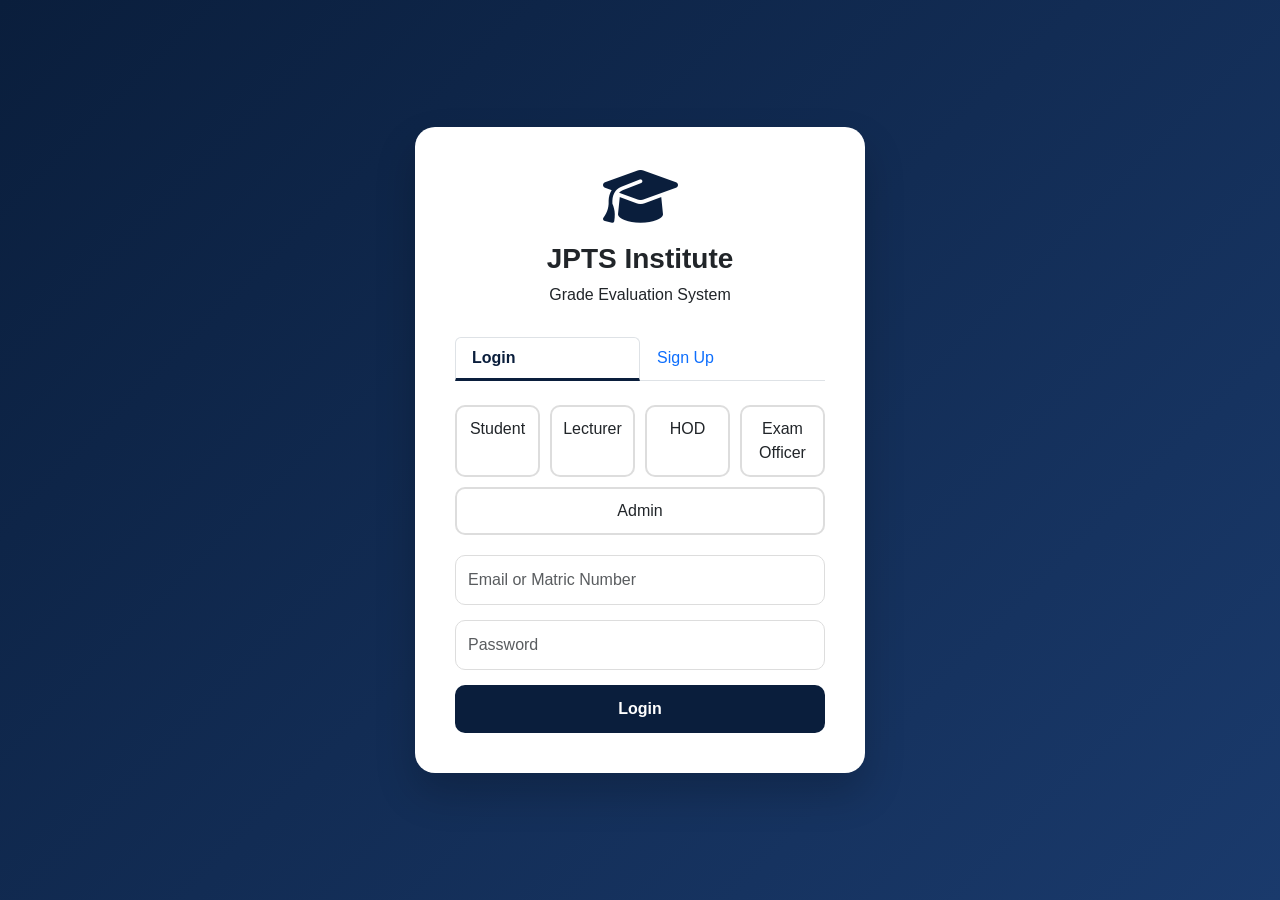
==== admin-dashboard.html @ 18e012ec "Add files via upload "Academic result management platform for JPTS Institute with GPA calculation, t" ====
<!DOCTYPE html>
<html lang="en">
<head>
    <meta charset="UTF-8">
    <meta name="viewport" content="width=device-width, initial-scale=1.0">
    <title>Admin Dashboard - JPTS University</title>
    <link href="https://cdn.jsdelivr.net/npm/bootstrap@5.3.0/dist/css/bootstrap.min.css" rel="stylesheet">
    <link rel="stylesheet" href="https://cdnjs.cloudflare.com/ajax/libs/font-awesome/6.4.0/css/all.min.css">
    <style>
        * { margin: 0; padding: 0; box-sizing: border-box; }
        body { background: #f0f2f5; font-family: 'Segoe UI', sans-serif; }
        .navbar { background: #0a1e3c; color: white; padding: 15px 30px; display: flex; justify-content: space-between; align-items: center; }
        .sidebar { width: 260px; background: white; position: fixed; height: 100%; padding: 20px; box-shadow: 2px 0 10px rgba(0,0,0,0.1); }
        .sidebar-item { padding: 12px 15px; margin: 5px 0; cursor: pointer; border-radius: 10px; color: #333; transition: 0.3s; }
        .sidebar-item:hover, .sidebar-item.active { background: #0a1e3c; color: white; }
        .main-content { margin-left: 280px; padding: 25px; }
        .data-card { background: white; border-radius: 15px; padding: 20px; margin-bottom: 20px; box-shadow: 0 2px 10px rgba(0,0,0,0.1); }
        .stat-card { background: white; border-radius: 15px; padding: 20px; text-align: center; display: inline-block; width: 23%; margin: 1%; }
        .stat-card h2 { font-size: 32px; color: #0a1e3c; margin: 0; }
        table { width: 100%; border-collapse: collapse; }
        th, td { padding: 12px; text-align: left; border-bottom: 1px solid #eee; }
        th { background: #f8f9fa; }
        .btn-primary { background: #0a1e3c; color: white; border: none; padding: 10px 20px; border-radius: 8px; cursor: pointer; margin: 5px; }
        .btn-success { background: #28a745; color: white; border: none; padding: 10px 20px; border-radius: 8px; cursor: pointer; margin: 5px; }
        .btn-danger { background: #dc3545; color: white; border: none; padding: 5px 10px; border-radius: 5px; cursor: pointer; }
        .btn-warning { background: #ffc107; color: #333; border: none; padding: 10px 20px; border-radius: 8px; cursor: pointer; margin: 5px; }
        .btn-logout { background: #dc3545; color: white; border: none; padding: 8px 20px; border-radius: 8px; cursor: pointer; }
        .form-control, .form-select { border-radius: 10px; padding: 10px; margin-bottom: 10px; width: 100%; }
        .modal-content { border-radius: 15px; }
        @media (max-width: 768px) { .sidebar { margin-left: -260px; } .main-content { margin-left: 0; } }
        .toast-msg { position: fixed; top: 20px; right: 20px; z-index: 9999; min-width: 300px; animation: slideIn 0.3s ease; border-radius: 10px; }
        @keyframes slideIn { from { transform: translateX(100%); opacity: 0; } to { transform: translateX(0); opacity: 1; } }
    </style>
</head>
<body>
    <div class="navbar">
        <div><i class="fas fa-graduation-cap"></i> JPTS University - Admin Portal</div>
        <div><span id="adminName"></span> <button class="btn-logout ms-3" id="logoutBtn">Logout</button></div>
    </div>
    
    <div class="sidebar">
        <h5 class="text-center mb-3">Admin Menu</h5>
        <div class="sidebar-item active" onclick="loadDashboard()">Dashboard</div>
        <div class="sidebar-item" onclick="loadStudents()">Manage Students</div>
        <div class="sidebar-item" onclick="loadCourses()">Manage Courses</div>
        <div class="sidebar-item" onclick="loadResults()">View Results</div>
        <div class="sidebar-item" onclick="loadAnnouncements()">Send Announcement</div>
    </div>
    
    <div class="main-content" id="mainContent">
        <div class="text-center py-5"><div class="spinner-border text-primary"></div><p>Loading...</p></div>
    </div>

    <!-- Student Modal -->
    <div class="modal fade" id="studentModal">
        <div class="modal-dialog">
            <div class="modal-content">
                <div class="modal-header" style="background:#0a1e3c;color:white"><h5>Add Student</h5><button class="btn-close btn-close-white" data-bs-dismiss="modal"></button></div>
                <div class="modal-body">
                    <input type="text" id="stuName" class="form-control" placeholder="Full Name">
                    <input type="text" id="stuId" class="form-control" placeholder="Matric Number">
                    <input type="email" id="stuEmail" class="form-control" placeholder="Email">
                    <select id="stuDept" class="form-select">
                        <option>Computer Science</option><option>Engineering</option><option>Business</option>
                    </select>
                </div>
                <div class="modal-footer"><button class="btn btn-secondary" data-bs-dismiss="modal">Cancel</button><button class="btn btn-primary" onclick="addStudent()">Save</button></div>
            </div>
        </div>
    </div>

    <!-- Course Modal -->
    <div class="modal fade" id="courseModal">
        <div class="modal-dialog">
            <div class="modal-content">
                <div class="modal-header" style="background:#0a1e3c;color:white"><h5>Add Course</h5><button class="btn-close btn-close-white" data-bs-dismiss="modal"></button></div>
                <div class="modal-body">
                    <input type="text" id="crsCode" class="form-control" placeholder="Course Code">
                    <input type="text" id="crsTitle" class="form-control" placeholder="Course Title">
                    <input type="number" id="crsCredit" class="form-control" placeholder="Credit Unit">
                </div>
                <div class="modal-footer"><button class="btn btn-secondary" data-bs-dismiss="modal">Cancel</button><button class="btn btn-success" onclick="addCourse()">Save</button></div>
            </div>
        </div>
    </div>

    <!-- Announcement Modal -->
    <div class="modal fade" id="announcementModal">
        <div class="modal-dialog">
            <div class="modal-content">
                <div class="modal-header" style="background:#0a1e3c;color:white"><h5>Send Announcement to Students</h5><button class="btn-close btn-close-white" data-bs-dismiss="modal"></button></div>
                <div class="modal-body">
                    <label>Title</label>
                    <input type="text" id="announcementTitle" class="form-control" placeholder="e.g., Examination Notice">
                    <label class="mt-2">Message</label>
                    <textarea id="announcementMessage" class="form-control" rows="4" placeholder="Write your announcement here..."></textarea>
                    <label class="mt-2">Send to</label>
                    <select id="announcementTarget" class="form-select">
                        <option value="all">All Students</option>
                        <option value="computer_science">Computer Science Department</option>
                        <option value="engineering">Engineering Department</option>
                        <option value="business">Business Department</option>
                    </select>
                </div>
                <div class="modal-footer"><button class="btn btn-secondary" data-bs-dismiss="modal">Cancel</button><button class="btn btn-warning" onclick="sendAnnouncement()">Send Announcement</button></div>
            </div>
        </div>
    </div>

    <script src="https://code.jquery.com/jquery-3.7.0.min.js"></script>
    <script src="https://cdn.jsdelivr.net/npm/bootstrap@5.3.0/dist/js/bootstrap.bundle.min.js"></script>
    <script>
        let currentUser = JSON.parse(localStorage.getItem('currentUser'));
        if (!currentUser || currentUser.role !== 'admin') window.location.href = 'login.html';
        document.getElementById('adminName').innerHTML = currentUser.name;
        
        let allStudents = JSON.parse(localStorage.getItem('all_students')) || [];
        let allCourses = JSON.parse(localStorage.getItem('all_courses')) || [
            { code: "CSC101", title: "Introduction to Computer Science", credit: 3, dept: "Computer Science", level: "100" },
            { code: "CSC102", title: "Programming Fundamentals", credit: 3, dept: "Computer Science", level: "100" },
            { code: "CSC201", title: "Data Structures", credit: 3, dept: "Computer Science", level: "200" }
        ];
        let allNotifications = JSON.parse(localStorage.getItem('global_announcements')) || [];
        
        function saveData() {
            localStorage.setItem('all_students', JSON.stringify(allStudents));
            localStorage.setItem('all_courses', JSON.stringify(allCourses));
            localStorage.setItem('global_announcements', JSON.stringify(allNotifications));
        }
        
        function showMessage(msg, type) {
            const toast = document.createElement('div');
            toast.className = `alert alert-${type} toast-msg`;
            toast.innerHTML = msg + '<button type="button" class="btn-close float-end" data-bs-dismiss="alert"></button>';
            document.body.appendChild(toast);
            setTimeout(() => toast.remove(), 3000);
        }
        
        function loadDashboard() {
            document.getElementById('mainContent').innerHTML = `
                <div class="data-card">
                    <h5>Admin Dashboard</h5>
                    <p>Welcome, ${currentUser.name}!</p>
                    <div class="row">
                        <div class="col-md-4"><div class="stat-card"><h2>${allStudents.length}</h2><p>Students</p></div></div>
                        <div class="col-md-4"><div class="stat-card"><h2>${allCourses.length}</h2><p>Courses</p></div></div>
                        <div class="col-md-4"><div class="stat-card"><h2>${allNotifications.length}</h2><p>Announcements Sent</p></div></div>
                    </div>
                    <button class="btn-primary" onclick="showAddStudentModal()"><i class="fas fa-user-plus"></i> Add Student</button>
                    <button class="btn-success" onclick="showAddCourseModal()"><i class="fas fa-book-plus"></i> Add Course</button>
                    <button class="btn-warning" onclick="showAnnouncementModal()"><i class="fas fa-bullhorn"></i> Send Announcement</button>
                </div>
            `;
        }
        
        function showAddStudentModal() { $('#studentModal').modal('show'); }
        function showAddCourseModal() { $('#courseModal').modal('show'); }
        function showAnnouncementModal() { $('#announcementModal').modal('show'); }
        
        function addStudent() {
            const name = document.getElementById('stuName').value;
            const id = document.getElementById('stuId').value;
            const email = document.getElementById('stuEmail').value;
            const dept = document.getElementById('stuDept').value;
            if (name && id && email) {
                allStudents.push({ name, id, email, dept });
                saveData();
                showMessage("Student added!", "success");
                $('#studentModal').modal('hide');
                document.getElementById('stuName').value = '';
                document.getElementById('stuId').value = '';
                document.getElementById('stuEmail').value = '';
                loadStudents();
            } else {
                showMessage("Please fill all fields", "danger");
            }
        }
        
        function addCourse() {
            const code = document.getElementById('crsCode').value;
            const title = document.getElementById('crsTitle').value;
            const credit = document.getElementById('crsCredit').value;
            if (code && title && credit) {
                allCourses.push({ code, title, credit: parseInt(credit), dept: "Computer Science", level: "100" });
                saveData();
                showMessage("Course added!", "success");
                $('#courseModal').modal('hide');
                document.getElementById('crsCode').value = '';
                document.getElementById('crsTitle').value = '';
                document.getElementById('crsCredit').value = '';
                loadCourses();
            } else {
                showMessage("Please fill all fields", "danger");
            }
        }
        
        function sendAnnouncement() {
            const title = document.getElementById('announcementTitle').value;
            const message = document.getElementById('announcementMessage').value;
            const target = document.getElementById('announcementTarget').value;
            
            if (!title || !message) {
                showMessage("Please enter title and message", "danger");
                return;
            }
            
            // Create announcement object
            const announcement = {
                id: Date.now(),
                title: title,
                message: message,
                target: target,
                date: new Date().toISOString(),
                read: false
            };
            
            allNotifications.push(announcement);
            saveData();
            
            // Also add to each student's personal notifications
            let studentNotifications = JSON.parse(localStorage.getItem('student_notifications')) || [];
            
            // Filter students based on target
            let targetStudents = [];
            if (target === 'all') {
                targetStudents = allStudents;
            } else {
                targetStudents = allStudents.filter(s => s.dept.toLowerCase().replace(' ', '_') === target);
            }
            
            // Add notification to each student's list
            targetStudents.forEach(student => {
                studentNotifications.unshift({
                    id: Date.now() + Math.random(),
                    title: title,
                    message: message,
                    date: new Date().toISOString(),
                    read: false,
                    isAnnouncement: true
                });
            });
            
            localStorage.setItem('student_notifications', JSON.stringify(studentNotifications));
            
            showMessage(`Announcement sent to ${targetStudents.length} students!`, "success");
            $('#announcementModal').modal('hide');
            document.getElementById('announcementTitle').value = '';
            document.getElementById('announcementMessage').value = '';
            loadAnnouncements();
        }
        
        function loadStudents() {
            let html = `<div class="data-card"><h5>Student Management</h5>
                        <button class="btn-primary" onclick="showAddStudentModal()">+ Add Student</button>
                        <div class="table-responsive mt-3"><table class="table"><thead><tr><th>Name</th><th>Matric No</th><th>Email</th><th>Dept</th><th>Action</th></td></thead><tbody>`;
            if (allStudents.length === 0) {
                html += `<tr><td colspan="5" class="text-center">No students yet. Add one!</p></div></tr>`;
            } else {
                allStudents.forEach((s, index) => {
                    html += `<tr>
                        <td>${s.name}</p></div>
                        <td>${s.id}</p></div>
                        <td>${s.email}</p></div>
                        <td>${s.dept}</p></div>
                        <td><button class="btn-danger" onclick="deleteStudent(${index})">Delete</button></p></div>
                    </tr>`;
                });
            }
            html += `</tbody>}</div></div>`;
            document.getElementById('mainContent').innerHTML = html;
        }
        
        function deleteStudent(index) {
            if (confirm("Delete this student?")) {
                allStudents.splice(index, 1);
                saveData();
                showMessage("Student deleted", "success");
                loadStudents();
            }
        }
        
        function loadCourses() {
            let html = `<div class="data-card"><h5>Course Management</h5>
                        <button class="btn-success" onclick="showAddCourseModal()">+ Add Course</button>
                        <div class="table-responsive mt-3"><table class="table"><thead><tr><th>Code</th><th>Title</th><th>Credit</th><th>Dept</th><th>Action</th></tr></thead><tbody>`;
            if (allCourses.length === 0) {
                html += `<tr><td colspan="5" class="text-center">No courses yet. Add one!</p></div></tr>`;
            } else {
                allCourses.forEach((c, index) => {
                    html += `<tr>
                        <td>${c.code}</p></div>
                        <td>${c.title}</p></div>
                        <td>${c.credit}</p></div>
                        <td>${c.dept}</p></div>
                        <td><button class="btn-danger" onclick="deleteCourse(${index})">Delete</button></p></div>
                    </tr>`;
                });
            }
            html += `</tbody>}</div></div>`;
            document.getElementById('mainContent').innerHTML = html;
        }
        
        function deleteCourse(index) {
            if (confirm("Delete this course?")) {
                allCourses.splice(index, 1);
                saveData();
                showMessage("Course deleted", "success");
                loadCourses();
            }
        }
        
        function loadResults() {
            let publishedResults = JSON.parse(localStorage.getItem('published_results')) || [];
            let html = `<div class="data-card"><h5>Published Results</h5>
                        <div class="table-responsive"><table class="table"><thead>
                        <tr><th>Student</th><th>Course</th><th>CA</th><th>Exam</th><th>Total</th><th>Grade</th>
                        </thead><tbody>`;
            if (publishedResults.length === 0) {
                html += `<tr><td colspan="6" class="text-center">No results published yet.</p></div></tr>`;
            } else {
                publishedResults.forEach(r => {
                    html += `<tr>
                        <td>${r.studentName}</p></div>
                        <td>${r.courseCode}</p></div>
                        <td>${r.ca}</p></div>
                        <td>${r.exam}</p></div>
                        <td><strong>${r.total}</strong></p></div>
                        <td><span class="badge bg-success">${r.grade}</span></p></div>
                    </tr>`;
                });
            }
            html += `</tbody>}</div></div>`;
            document.getElementById('mainContent').innerHTML = html;
        }
        
        function loadAnnouncements() {
            let html = `<div class="data-card"><h5>Announcement History</h5>
                        <button class="btn-warning" onclick="showAnnouncementModal()"><i class="fas fa-plus"></i> New Announcement</button>
                        <div class="table-responsive mt-3"><table class="table"><thead>
                        <tr><th>Date</th><th>Title</th><th>Message</th><th>Sent To</th>
                        </thead><tbody>`;
            if (allNotifications.length === 0) {
                html += `<td><td colspan="4" class="text-center">No announcements sent yet.</p></div></tr>`;
            } else {
                allNotifications.slice().reverse().forEach(n => {
                    let targetText = n.target === 'all' ? 'All Students' : n.target.replace('_', ' ').toUpperCase();
                    html += `<tr>
                        <td>${new Date(n.date).toLocaleDateString()}</p></div>
                        <td><strong>${n.title}</strong></p></div>
                        <td>${n.message}</p></div>
                        <td>${targetText}</p></div>
                    </tr>`;
                });
            }
            html += `</tbody>}</div></div>`;
            document.getElementById('mainContent').innerHTML = html;
        }
        
        document.getElementById('logoutBtn').addEventListener('click', () => {
            localStorage.removeItem('currentUser');
            window.location.href = 'login.html';
        });
        
        loadDashboard();
    </script>
</body>
</html>
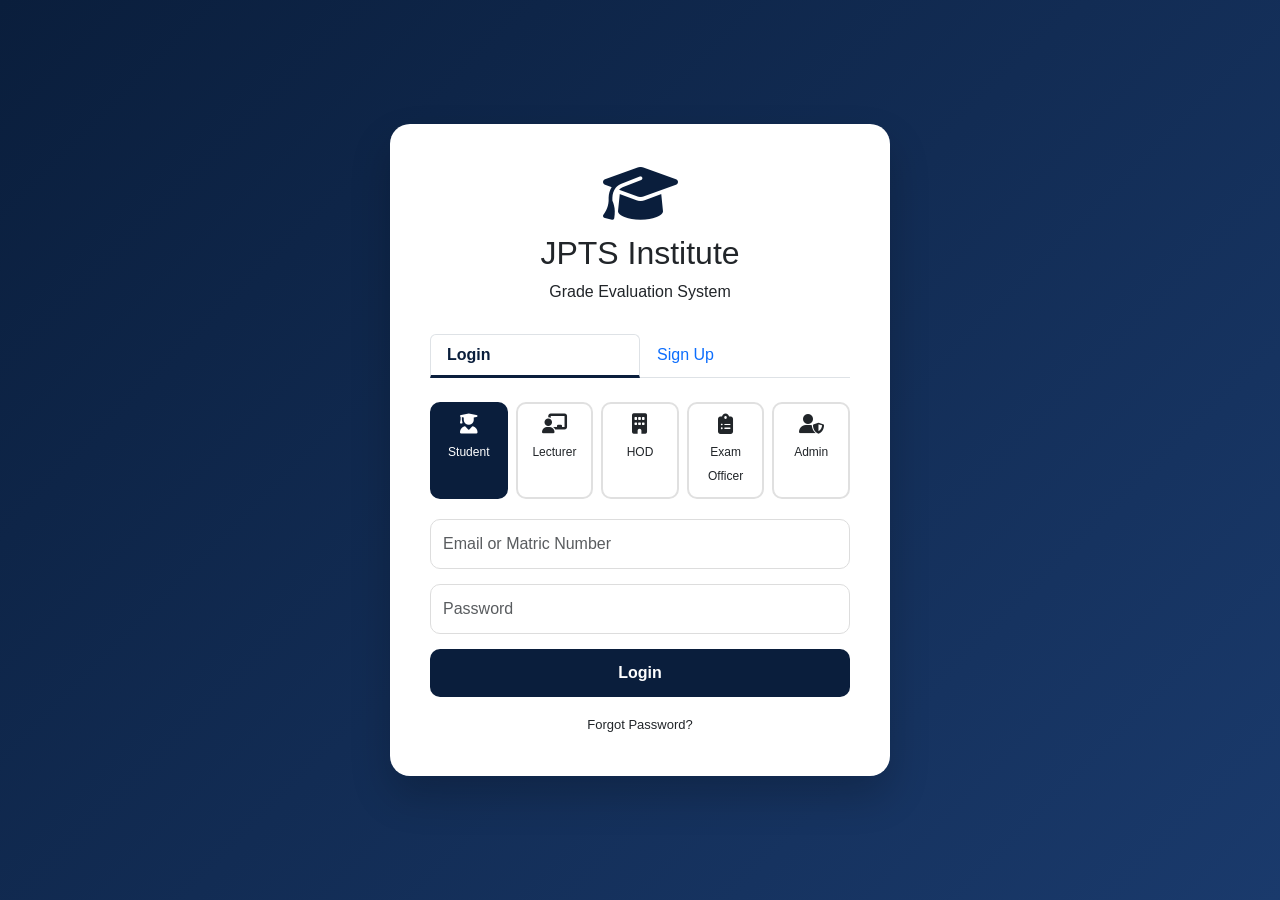
==== commit 3bfd019a: "Updated dashboard UI and logic" ====
--- a/admin-dashboard.html
+++ b/admin-dashboard.html
@@ -1,367 +1,367 @@
-<!DOCTYPE html>
-<html lang="en">
-<head>
-    <meta charset="UTF-8">
-    <meta name="viewport" content="width=device-width, initial-scale=1.0">
-    <title>Admin Dashboard - JPTS University</title>
-    <link href="https://cdn.jsdelivr.net/npm/bootstrap@5.3.0/dist/css/bootstrap.min.css" rel="stylesheet">
-    <link rel="stylesheet" href="https://cdnjs.cloudflare.com/ajax/libs/font-awesome/6.4.0/css/all.min.css">
-    <style>
-        * { margin: 0; padding: 0; box-sizing: border-box; }
-        body { background: #f0f2f5; font-family: 'Segoe UI', sans-serif; }
-        .navbar { background: #0a1e3c; color: white; padding: 15px 30px; display: flex; justify-content: space-between; align-items: center; }
-        .sidebar { width: 260px; background: white; position: fixed; height: 100%; padding: 20px; box-shadow: 2px 0 10px rgba(0,0,0,0.1); }
-        .sidebar-item { padding: 12px 15px; margin: 5px 0; cursor: pointer; border-radius: 10px; color: #333; transition: 0.3s; }
-        .sidebar-item:hover, .sidebar-item.active { background: #0a1e3c; color: white; }
-        .main-content { margin-left: 280px; padding: 25px; }
-        .data-card { background: white; border-radius: 15px; padding: 20px; margin-bottom: 20px; box-shadow: 0 2px 10px rgba(0,0,0,0.1); }
-        .stat-card { background: white; border-radius: 15px; padding: 20px; text-align: center; display: inline-block; width: 23%; margin: 1%; }
-        .stat-card h2 { font-size: 32px; color: #0a1e3c; margin: 0; }
-        table { width: 100%; border-collapse: collapse; }
-        th, td { padding: 12px; text-align: left; border-bottom: 1px solid #eee; }
-        th { background: #f8f9fa; }
-        .btn-primary { background: #0a1e3c; color: white; border: none; padding: 10px 20px; border-radius: 8px; cursor: pointer; margin: 5px; }
-        .btn-success { background: #28a745; color: white; border: none; padding: 10px 20px; border-radius: 8px; cursor: pointer; margin: 5px; }
-        .btn-danger { background: #dc3545; color: white; border: none; padding: 5px 10px; border-radius: 5px; cursor: pointer; }
-        .btn-warning { background: #ffc107; color: #333; border: none; padding: 10px 20px; border-radius: 8px; cursor: pointer; margin: 5px; }
-        .btn-logout { background: #dc3545; color: white; border: none; padding: 8px 20px; border-radius: 8px; cursor: pointer; }
-        .form-control, .form-select { border-radius: 10px; padding: 10px; margin-bottom: 10px; width: 100%; }
-        .modal-content { border-radius: 15px; }
-        @media (max-width: 768px) { .sidebar { margin-left: -260px; } .main-content { margin-left: 0; } }
-        .toast-msg { position: fixed; top: 20px; right: 20px; z-index: 9999; min-width: 300px; animation: slideIn 0.3s ease; border-radius: 10px; }
-        @keyframes slideIn { from { transform: translateX(100%); opacity: 0; } to { transform: translateX(0); opacity: 1; } }
-    </style>
-</head>
-<body>
-    <div class="navbar">
-        <div><i class="fas fa-graduation-cap"></i> JPTS University - Admin Portal</div>
-        <div><span id="adminName"></span> <button class="btn-logout ms-3" id="logoutBtn">Logout</button></div>
-    </div>
-    
-    <div class="sidebar">
-        <h5 class="text-center mb-3">Admin Menu</h5>
-        <div class="sidebar-item active" onclick="loadDashboard()">Dashboard</div>
-        <div class="sidebar-item" onclick="loadStudents()">Manage Students</div>
-        <div class="sidebar-item" onclick="loadCourses()">Manage Courses</div>
-        <div class="sidebar-item" onclick="loadResults()">View Results</div>
-        <div class="sidebar-item" onclick="loadAnnouncements()">Send Announcement</div>
-    </div>
-    
-    <div class="main-content" id="mainContent">
-        <div class="text-center py-5"><div class="spinner-border text-primary"></div><p>Loading...</p></div>
-    </div>
-
-    <!-- Student Modal -->
-    <div class="modal fade" id="studentModal">
-        <div class="modal-dialog">
-            <div class="modal-content">
-                <div class="modal-header" style="background:#0a1e3c;color:white"><h5>Add Student</h5><button class="btn-close btn-close-white" data-bs-dismiss="modal"></button></div>
-                <div class="modal-body">
-                    <input type="text" id="stuName" class="form-control" placeholder="Full Name">
-                    <input type="text" id="stuId" class="form-control" placeholder="Matric Number">
-                    <input type="email" id="stuEmail" class="form-control" placeholder="Email">
-                    <select id="stuDept" class="form-select">
-                        <option>Computer Science</option><option>Engineering</option><option>Business</option>
-                    </select>
-                </div>
-                <div class="modal-footer"><button class="btn btn-secondary" data-bs-dismiss="modal">Cancel</button><button class="btn btn-primary" onclick="addStudent()">Save</button></div>
-            </div>
-        </div>
-    </div>
-
-    <!-- Course Modal -->
-    <div class="modal fade" id="courseModal">
-        <div class="modal-dialog">
-            <div class="modal-content">
-                <div class="modal-header" style="background:#0a1e3c;color:white"><h5>Add Course</h5><button class="btn-close btn-close-white" data-bs-dismiss="modal"></button></div>
-                <div class="modal-body">
-                    <input type="text" id="crsCode" class="form-control" placeholder="Course Code">
-                    <input type="text" id="crsTitle" class="form-control" placeholder="Course Title">
-                    <input type="number" id="crsCredit" class="form-control" placeholder="Credit Unit">
-                </div>
-                <div class="modal-footer"><button class="btn btn-secondary" data-bs-dismiss="modal">Cancel</button><button class="btn btn-success" onclick="addCourse()">Save</button></div>
-            </div>
-        </div>
-    </div>
-
-    <!-- Announcement Modal -->
-    <div class="modal fade" id="announcementModal">
-        <div class="modal-dialog">
-            <div class="modal-content">
-                <div class="modal-header" style="background:#0a1e3c;color:white"><h5>Send Announcement to Students</h5><button class="btn-close btn-close-white" data-bs-dismiss="modal"></button></div>
-                <div class="modal-body">
-                    <label>Title</label>
-                    <input type="text" id="announcementTitle" class="form-control" placeholder="e.g., Examination Notice">
-                    <label class="mt-2">Message</label>
-                    <textarea id="announcementMessage" class="form-control" rows="4" placeholder="Write your announcement here..."></textarea>
-                    <label class="mt-2">Send to</label>
-                    <select id="announcementTarget" class="form-select">
-                        <option value="all">All Students</option>
-                        <option value="computer_science">Computer Science Department</option>
-                        <option value="engineering">Engineering Department</option>
-                        <option value="business">Business Department</option>
-                    </select>
-                </div>
-                <div class="modal-footer"><button class="btn btn-secondary" data-bs-dismiss="modal">Cancel</button><button class="btn btn-warning" onclick="sendAnnouncement()">Send Announcement</button></div>
-            </div>
-        </div>
-    </div>
-
-    <script src="https://code.jquery.com/jquery-3.7.0.min.js"></script>
-    <script src="https://cdn.jsdelivr.net/npm/bootstrap@5.3.0/dist/js/bootstrap.bundle.min.js"></script>
-    <script>
-        let currentUser = JSON.parse(localStorage.getItem('currentUser'));
-        if (!currentUser || currentUser.role !== 'admin') window.location.href = 'login.html';
-        document.getElementById('adminName').innerHTML = currentUser.name;
-        
-        let allStudents = JSON.parse(localStorage.getItem('all_students')) || [];
-        let allCourses = JSON.parse(localStorage.getItem('all_courses')) || [
-            { code: "CSC101", title: "Introduction to Computer Science", credit: 3, dept: "Computer Science", level: "100" },
-            { code: "CSC102", title: "Programming Fundamentals", credit: 3, dept: "Computer Science", level: "100" },
-            { code: "CSC201", title: "Data Structures", credit: 3, dept: "Computer Science", level: "200" }
-        ];
-        let allNotifications = JSON.parse(localStorage.getItem('global_announcements')) || [];
-        
-        function saveData() {
-            localStorage.setItem('all_students', JSON.stringify(allStudents));
-            localStorage.setItem('all_courses', JSON.stringify(allCourses));
-            localStorage.setItem('global_announcements', JSON.stringify(allNotifications));
-        }
-        
-        function showMessage(msg, type) {
-            const toast = document.createElement('div');
-            toast.className = `alert alert-${type} toast-msg`;
-            toast.innerHTML = msg + '<button type="button" class="btn-close float-end" data-bs-dismiss="alert"></button>';
-            document.body.appendChild(toast);
-            setTimeout(() => toast.remove(), 3000);
-        }
-        
-        function loadDashboard() {
-            document.getElementById('mainContent').innerHTML = `
-                <div class="data-card">
-                    <h5>Admin Dashboard</h5>
-                    <p>Welcome, ${currentUser.name}!</p>
-                    <div class="row">
-                        <div class="col-md-4"><div class="stat-card"><h2>${allStudents.length}</h2><p>Students</p></div></div>
-                        <div class="col-md-4"><div class="stat-card"><h2>${allCourses.length}</h2><p>Courses</p></div></div>
-                        <div class="col-md-4"><div class="stat-card"><h2>${allNotifications.length}</h2><p>Announcements Sent</p></div></div>
-                    </div>
-                    <button class="btn-primary" onclick="showAddStudentModal()"><i class="fas fa-user-plus"></i> Add Student</button>
-                    <button class="btn-success" onclick="showAddCourseModal()"><i class="fas fa-book-plus"></i> Add Course</button>
-                    <button class="btn-warning" onclick="showAnnouncementModal()"><i class="fas fa-bullhorn"></i> Send Announcement</button>
-                </div>
-            `;
-        }
-        
-        function showAddStudentModal() { $('#studentModal').modal('show'); }
-        function showAddCourseModal() { $('#courseModal').modal('show'); }
-        function showAnnouncementModal() { $('#announcementModal').modal('show'); }
-        
-        function addStudent() {
-            const name = document.getElementById('stuName').value;
-            const id = document.getElementById('stuId').value;
-            const email = document.getElementById('stuEmail').value;
-            const dept = document.getElementById('stuDept').value;
-            if (name && id && email) {
-                allStudents.push({ name, id, email, dept });
-                saveData();
-                showMessage("Student added!", "success");
-                $('#studentModal').modal('hide');
-                document.getElementById('stuName').value = '';
-                document.getElementById('stuId').value = '';
-                document.getElementById('stuEmail').value = '';
-                loadStudents();
-            } else {
-                showMessage("Please fill all fields", "danger");
-            }
-        }
-        
-        function addCourse() {
-            const code = document.getElementById('crsCode').value;
-            const title = document.getElementById('crsTitle').value;
-            const credit = document.getElementById('crsCredit').value;
-            if (code && title && credit) {
-                allCourses.push({ code, title, credit: parseInt(credit), dept: "Computer Science", level: "100" });
-                saveData();
-                showMessage("Course added!", "success");
-                $('#courseModal').modal('hide');
-                document.getElementById('crsCode').value = '';
-                document.getElementById('crsTitle').value = '';
-                document.getElementById('crsCredit').value = '';
-                loadCourses();
-            } else {
-                showMessage("Please fill all fields", "danger");
-            }
-        }
-        
-        function sendAnnouncement() {
-            const title = document.getElementById('announcementTitle').value;
-            const message = document.getElementById('announcementMessage').value;
-            const target = document.getElementById('announcementTarget').value;
-            
-            if (!title || !message) {
-                showMessage("Please enter title and message", "danger");
-                return;
-            }
-            
-            // Create announcement object
-            const announcement = {
-                id: Date.now(),
-                title: title,
-                message: message,
-                target: target,
-                date: new Date().toISOString(),
-                read: false
-            };
-            
-            allNotifications.push(announcement);
-            saveData();
-            
-            // Also add to each student's personal notifications
-            let studentNotifications = JSON.parse(localStorage.getItem('student_notifications')) || [];
-            
-            // Filter students based on target
-            let targetStudents = [];
-            if (target === 'all') {
-                targetStudents = allStudents;
-            } else {
-                targetStudents = allStudents.filter(s => s.dept.toLowerCase().replace(' ', '_') === target);
-            }
-            
-            // Add notification to each student's list
-            targetStudents.forEach(student => {
-                studentNotifications.unshift({
-                    id: Date.now() + Math.random(),
-                    title: title,
-                    message: message,
-                    date: new Date().toISOString(),
-                    read: false,
-                    isAnnouncement: true
-                });
-            });
-            
-            localStorage.setItem('student_notifications', JSON.stringify(studentNotifications));
-            
-            showMessage(`Announcement sent to ${targetStudents.length} students!`, "success");
-            $('#announcementModal').modal('hide');
-            document.getElementById('announcementTitle').value = '';
-            document.getElementById('announcementMessage').value = '';
-            loadAnnouncements();
-        }
-        
-        function loadStudents() {
-            let html = `<div class="data-card"><h5>Student Management</h5>
-                        <button class="btn-primary" onclick="showAddStudentModal()">+ Add Student</button>
-                        <div class="table-responsive mt-3"><table class="table"><thead><tr><th>Name</th><th>Matric No</th><th>Email</th><th>Dept</th><th>Action</th></td></thead><tbody>`;
-            if (allStudents.length === 0) {
-                html += `<tr><td colspan="5" class="text-center">No students yet. Add one!</p></div></tr>`;
-            } else {
-                allStudents.forEach((s, index) => {
-                    html += `<tr>
-                        <td>${s.name}</p></div>
-                        <td>${s.id}</p></div>
-                        <td>${s.email}</p></div>
-                        <td>${s.dept}</p></div>
-                        <td><button class="btn-danger" onclick="deleteStudent(${index})">Delete</button></p></div>
-                    </tr>`;
-                });
-            }
-            html += `</tbody>}</div></div>`;
-            document.getElementById('mainContent').innerHTML = html;
-        }
-        
-        function deleteStudent(index) {
-            if (confirm("Delete this student?")) {
-                allStudents.splice(index, 1);
-                saveData();
-                showMessage("Student deleted", "success");
-                loadStudents();
-            }
-        }
-        
-        function loadCourses() {
-            let html = `<div class="data-card"><h5>Course Management</h5>
-                        <button class="btn-success" onclick="showAddCourseModal()">+ Add Course</button>
-                        <div class="table-responsive mt-3"><table class="table"><thead><tr><th>Code</th><th>Title</th><th>Credit</th><th>Dept</th><th>Action</th></tr></thead><tbody>`;
-            if (allCourses.length === 0) {
-                html += `<tr><td colspan="5" class="text-center">No courses yet. Add one!</p></div></tr>`;
-            } else {
-                allCourses.forEach((c, index) => {
-                    html += `<tr>
-                        <td>${c.code}</p></div>
-                        <td>${c.title}</p></div>
-                        <td>${c.credit}</p></div>
-                        <td>${c.dept}</p></div>
-                        <td><button class="btn-danger" onclick="deleteCourse(${index})">Delete</button></p></div>
-                    </tr>`;
-                });
-            }
-            html += `</tbody>}</div></div>`;
-            document.getElementById('mainContent').innerHTML = html;
-        }
-        
-        function deleteCourse(index) {
-            if (confirm("Delete this course?")) {
-                allCourses.splice(index, 1);
-                saveData();
-                showMessage("Course deleted", "success");
-                loadCourses();
-            }
-        }
-        
-        function loadResults() {
-            let publishedResults = JSON.parse(localStorage.getItem('published_results')) || [];
-            let html = `<div class="data-card"><h5>Published Results</h5>
-                        <div class="table-responsive"><table class="table"><thead>
-                        <tr><th>Student</th><th>Course</th><th>CA</th><th>Exam</th><th>Total</th><th>Grade</th>
-                        </thead><tbody>`;
-            if (publishedResults.length === 0) {
-                html += `<tr><td colspan="6" class="text-center">No results published yet.</p></div></tr>`;
-            } else {
-                publishedResults.forEach(r => {
-                    html += `<tr>
-                        <td>${r.studentName}</p></div>
-                        <td>${r.courseCode}</p></div>
-                        <td>${r.ca}</p></div>
-                        <td>${r.exam}</p></div>
-                        <td><strong>${r.total}</strong></p></div>
-                        <td><span class="badge bg-success">${r.grade}</span></p></div>
-                    </tr>`;
-                });
-            }
-            html += `</tbody>}</div></div>`;
-            document.getElementById('mainContent').innerHTML = html;
-        }
-        
-        function loadAnnouncements() {
-            let html = `<div class="data-card"><h5>Announcement History</h5>
-                        <button class="btn-warning" onclick="showAnnouncementModal()"><i class="fas fa-plus"></i> New Announcement</button>
-                        <div class="table-responsive mt-3"><table class="table"><thead>
-                        <tr><th>Date</th><th>Title</th><th>Message</th><th>Sent To</th>
-                        </thead><tbody>`;
-            if (allNotifications.length === 0) {
-                html += `<td><td colspan="4" class="text-center">No announcements sent yet.</p></div></tr>`;
-            } else {
-                allNotifications.slice().reverse().forEach(n => {
-                    let targetText = n.target === 'all' ? 'All Students' : n.target.replace('_', ' ').toUpperCase();
-                    html += `<tr>
-                        <td>${new Date(n.date).toLocaleDateString()}</p></div>
-                        <td><strong>${n.title}</strong></p></div>
-                        <td>${n.message}</p></div>
-                        <td>${targetText}</p></div>
-                    </tr>`;
-                });
-            }
-            html += `</tbody>}</div></div>`;
-            document.getElementById('mainContent').innerHTML = html;
-        }
-        
-        document.getElementById('logoutBtn').addEventListener('click', () => {
-            localStorage.removeItem('currentUser');
-            window.location.href = 'login.html';
-        });
-        
-        loadDashboard();
-    </script>
-</body>
+<!DOCTYPE html>
+<html lang="en">
+<head>
+    <meta charset="UTF-8">
+    <meta name="viewport" content="width=device-width, initial-scale=1.0">
+    <title>Admin Dashboard - JPTS University</title>
+    <link href="https://cdn.jsdelivr.net/npm/bootstrap@5.3.0/dist/css/bootstrap.min.css" rel="stylesheet">
+    <link rel="stylesheet" href="https://cdnjs.cloudflare.com/ajax/libs/font-awesome/6.4.0/css/all.min.css">
+    <style>
+        * { margin: 0; padding: 0; box-sizing: border-box; }
+        body { background: #f0f2f5; font-family: 'Segoe UI', sans-serif; }
+        .navbar { background: #0a1e3c; color: white; padding: 15px 30px; display: flex; justify-content: space-between; align-items: center; }
+        .sidebar { width: 260px; background: white; position: fixed; height: 100%; padding: 20px; box-shadow: 2px 0 10px rgba(0,0,0,0.1); }
+        .sidebar-item { padding: 12px 15px; margin: 5px 0; cursor: pointer; border-radius: 10px; color: #333; transition: 0.3s; }
+        .sidebar-item:hover, .sidebar-item.active { background: #0a1e3c; color: white; }
+        .main-content { margin-left: 280px; padding: 25px; }
+        .data-card { background: white; border-radius: 15px; padding: 20px; margin-bottom: 20px; box-shadow: 0 2px 10px rgba(0,0,0,0.1); }
+        .stat-card { background: white; border-radius: 15px; padding: 20px; text-align: center; display: inline-block; width: 23%; margin: 1%; }
+        .stat-card h2 { font-size: 32px; color: #0a1e3c; margin: 0; }
+        table { width: 100%; border-collapse: collapse; }
+        th, td { padding: 12px; text-align: left; border-bottom: 1px solid #eee; }
+        th { background: #f8f9fa; }
+        .btn-primary { background: #0a1e3c; color: white; border: none; padding: 10px 20px; border-radius: 8px; cursor: pointer; margin: 5px; }
+        .btn-success { background: #28a745; color: white; border: none; padding: 10px 20px; border-radius: 8px; cursor: pointer; margin: 5px; }
+        .btn-danger { background: #dc3545; color: white; border: none; padding: 5px 10px; border-radius: 5px; cursor: pointer; }
+        .btn-warning { background: #ffc107; color: #333; border: none; padding: 10px 20px; border-radius: 8px; cursor: pointer; margin: 5px; }
+        .btn-logout { background: #dc3545; color: white; border: none; padding: 8px 20px; border-radius: 8px; cursor: pointer; }
+        .form-control, .form-select { border-radius: 10px; padding: 10px; margin-bottom: 10px; width: 100%; }
+        .modal-content { border-radius: 15px; }
+        @media (max-width: 768px) { .sidebar { margin-left: -260px; } .main-content { margin-left: 0; } }
+        .toast-msg { position: fixed; top: 20px; right: 20px; z-index: 9999; min-width: 300px; animation: slideIn 0.3s ease; border-radius: 10px; }
+        @keyframes slideIn { from { transform: translateX(100%); opacity: 0; } to { transform: translateX(0); opacity: 1; } }
+    </style>
+</head>
+<body>
+    <div class="navbar">
+        <div><i class="fas fa-graduation-cap"></i> JPTS University - Admin Portal</div>
+        <div><span id="adminName"></span> <button class="btn-logout ms-3" id="logoutBtn">Logout</button></div>
+    </div>
+    
+    <div class="sidebar">
+        <h5 class="text-center mb-3">Admin Menu</h5>
+        <div class="sidebar-item active" onclick="loadDashboard()">Dashboard</div>
+        <div class="sidebar-item" onclick="loadStudents()">Manage Students</div>
+        <div class="sidebar-item" onclick="loadCourses()">Manage Courses</div>
+        <div class="sidebar-item" onclick="loadResults()">View Results</div>
+        <div class="sidebar-item" onclick="loadAnnouncements()">Send Announcement</div>
+    </div>
+    
+    <div class="main-content" id="mainContent">
+        <div class="text-center py-5"><div class="spinner-border text-primary"></div><p>Loading...</p></div>
+    </div>
+
+    <!-- Student Modal -->
+    <div class="modal fade" id="studentModal">
+        <div class="modal-dialog">
+            <div class="modal-content">
+                <div class="modal-header" style="background:#0a1e3c;color:white"><h5>Add Student</h5><button class="btn-close btn-close-white" data-bs-dismiss="modal"></button></div>
+                <div class="modal-body">
+                    <input type="text" id="stuName" class="form-control" placeholder="Full Name">
+                    <input type="text" id="stuId" class="form-control" placeholder="Matric Number">
+                    <input type="email" id="stuEmail" class="form-control" placeholder="Email">
+                    <select id="stuDept" class="form-select">
+                        <option>Computer Science</option><option>Engineering</option><option>Business</option>
+                    </select>
+                </div>
+                <div class="modal-footer"><button class="btn btn-secondary" data-bs-dismiss="modal">Cancel</button><button class="btn btn-primary" onclick="addStudent()">Save</button></div>
+            </div>
+        </div>
+    </div>
+
+    <!-- Course Modal -->
+    <div class="modal fade" id="courseModal">
+        <div class="modal-dialog">
+            <div class="modal-content">
+                <div class="modal-header" style="background:#0a1e3c;color:white"><h5>Add Course</h5><button class="btn-close btn-close-white" data-bs-dismiss="modal"></button></div>
+                <div class="modal-body">
+                    <input type="text" id="crsCode" class="form-control" placeholder="Course Code">
+                    <input type="text" id="crsTitle" class="form-control" placeholder="Course Title">
+                    <input type="number" id="crsCredit" class="form-control" placeholder="Credit Unit">
+                </div>
+                <div class="modal-footer"><button class="btn btn-secondary" data-bs-dismiss="modal">Cancel</button><button class="btn btn-success" onclick="addCourse()">Save</button></div>
+            </div>
+        </div>
+    </div>
+
+    <!-- Announcement Modal -->
+    <div class="modal fade" id="announcementModal">
+        <div class="modal-dialog">
+            <div class="modal-content">
+                <div class="modal-header" style="background:#0a1e3c;color:white"><h5>Send Announcement to Students</h5><button class="btn-close btn-close-white" data-bs-dismiss="modal"></button></div>
+                <div class="modal-body">
+                    <label>Title</label>
+                    <input type="text" id="announcementTitle" class="form-control" placeholder="e.g., Examination Notice">
+                    <label class="mt-2">Message</label>
+                    <textarea id="announcementMessage" class="form-control" rows="4" placeholder="Write your announcement here..."></textarea>
+                    <label class="mt-2">Send to</label>
+                    <select id="announcementTarget" class="form-select">
+                        <option value="all">All Students</option>
+                        <option value="computer_science">Computer Science Department</option>
+                        <option value="engineering">Engineering Department</option>
+                        <option value="business">Business Department</option>
+                    </select>
+                </div>
+                <div class="modal-footer"><button class="btn btn-secondary" data-bs-dismiss="modal">Cancel</button><button class="btn btn-warning" onclick="sendAnnouncement()">Send Announcement</button></div>
+            </div>
+        </div>
+    </div>
+
+    <script src="https://code.jquery.com/jquery-3.7.0.min.js"></script>
+    <script src="https://cdn.jsdelivr.net/npm/bootstrap@5.3.0/dist/js/bootstrap.bundle.min.js"></script>
+    <script>
+        let currentUser = JSON.parse(localStorage.getItem('currentUser'));
+        if (!currentUser || currentUser.role !== 'admin') window.location.href = 'login.html';
+        document.getElementById('adminName').innerHTML = currentUser.name;
+        
+        let allStudents = JSON.parse(localStorage.getItem('all_students')) || [];
+        let allCourses = JSON.parse(localStorage.getItem('all_courses')) || [
+            { code: "CSC101", title: "Introduction to Computer Science", credit: 3, dept: "Computer Science", level: "100" },
+            { code: "CSC102", title: "Programming Fundamentals", credit: 3, dept: "Computer Science", level: "100" },
+            { code: "CSC201", title: "Data Structures", credit: 3, dept: "Computer Science", level: "200" }
+        ];
+        let allNotifications = JSON.parse(localStorage.getItem('global_announcements')) || [];
+        
+        function saveData() {
+            localStorage.setItem('all_students', JSON.stringify(allStudents));
+            localStorage.setItem('all_courses', JSON.stringify(allCourses));
+            localStorage.setItem('global_announcements', JSON.stringify(allNotifications));
+        }
+        
+        function showMessage(msg, type) {
+            const toast = document.createElement('div');
+            toast.className = `alert alert-${type} toast-msg`;
+            toast.innerHTML = msg + '<button type="button" class="btn-close float-end" data-bs-dismiss="alert"></button>';
+            document.body.appendChild(toast);
+            setTimeout(() => toast.remove(), 3000);
+        }
+        
+        function loadDashboard() {
+            document.getElementById('mainContent').innerHTML = `
+                <div class="data-card">
+                    <h5>Admin Dashboard</h5>
+                    <p>Welcome, ${currentUser.name}!</p>
+                    <div class="row">
+                        <div class="col-md-4"><div class="stat-card"><h2>${allStudents.length}</h2><p>Students</p></div></div>
+                        <div class="col-md-4"><div class="stat-card"><h2>${allCourses.length}</h2><p>Courses</p></div></div>
+                        <div class="col-md-4"><div class="stat-card"><h2>${allNotifications.length}</h2><p>Announcements Sent</p></div></div>
+                    </div>
+                    <button class="btn-primary" onclick="showAddStudentModal()"><i class="fas fa-user-plus"></i> Add Student</button>
+                    <button class="btn-success" onclick="showAddCourseModal()"><i class="fas fa-book-plus"></i> Add Course</button>
+                    <button class="btn-warning" onclick="showAnnouncementModal()"><i class="fas fa-bullhorn"></i> Send Announcement</button>
+                </div>
+            `;
+        }
+        
+        function showAddStudentModal() { $('#studentModal').modal('show'); }
+        function showAddCourseModal() { $('#courseModal').modal('show'); }
+        function showAnnouncementModal() { $('#announcementModal').modal('show'); }
+        
+        function addStudent() {
+            const name = document.getElementById('stuName').value;
+            const id = document.getElementById('stuId').value;
+            const email = document.getElementById('stuEmail').value;
+            const dept = document.getElementById('stuDept').value;
+            if (name && id && email) {
+                allStudents.push({ name, id, email, dept });
+                saveData();
+                showMessage("Student added!", "success");
+                $('#studentModal').modal('hide');
+                document.getElementById('stuName').value = '';
+                document.getElementById('stuId').value = '';
+                document.getElementById('stuEmail').value = '';
+                loadStudents();
+            } else {
+                showMessage("Please fill all fields", "danger");
+            }
+        }
+        
+        function addCourse() {
+            const code = document.getElementById('crsCode').value;
+            const title = document.getElementById('crsTitle').value;
+            const credit = document.getElementById('crsCredit').value;
+            if (code && title && credit) {
+                allCourses.push({ code, title, credit: parseInt(credit), dept: "Computer Science", level: "100" });
+                saveData();
+                showMessage("Course added!", "success");
+                $('#courseModal').modal('hide');
+                document.getElementById('crsCode').value = '';
+                document.getElementById('crsTitle').value = '';
+                document.getElementById('crsCredit').value = '';
+                loadCourses();
+            } else {
+                showMessage("Please fill all fields", "danger");
+            }
+        }
+        
+        function sendAnnouncement() {
+            const title = document.getElementById('announcementTitle').value;
+            const message = document.getElementById('announcementMessage').value;
+            const target = document.getElementById('announcementTarget').value;
+            
+            if (!title || !message) {
+                showMessage("Please enter title and message", "danger");
+                return;
+            }
+            
+            // Create announcement object
+            const announcement = {
+                id: Date.now(),
+                title: title,
+                message: message,
+                target: target,
+                date: new Date().toISOString(),
+                read: false
+            };
+            
+            allNotifications.push(announcement);
+            saveData();
+            
+            // Also add to each student's personal notifications
+            let studentNotifications = JSON.parse(localStorage.getItem('student_notifications')) || [];
+            
+            // Filter students based on target
+            let targetStudents = [];
+            if (target === 'all') {
+                targetStudents = allStudents;
+            } else {
+                targetStudents = allStudents.filter(s => s.dept.toLowerCase().replace(' ', '_') === target);
+            }
+            
+            // Add notification to each student's list
+            targetStudents.forEach(student => {
+                studentNotifications.unshift({
+                    id: Date.now() + Math.random(),
+                    title: title,
+                    message: message,
+                    date: new Date().toISOString(),
+                    read: false,
+                    isAnnouncement: true
+                });
+            });
+            
+            localStorage.setItem('student_notifications', JSON.stringify(studentNotifications));
+            
+            showMessage(`Announcement sent to ${targetStudents.length} students!`, "success");
+            $('#announcementModal').modal('hide');
+            document.getElementById('announcementTitle').value = '';
+            document.getElementById('announcementMessage').value = '';
+            loadAnnouncements();
+        }
+        
+        function loadStudents() {
+            let html = `<div class="data-card"><h5>Student Management</h5>
+                        <button class="btn-primary" onclick="showAddStudentModal()">+ Add Student</button>
+                        <div class="table-responsive mt-3"><table class="table"><thead><tr><th>Name</th><th>Matric No</th><th>Email</th><th>Dept</th><th>Action</th></td></thead><tbody>`;
+            if (allStudents.length === 0) {
+                html += `<tr><td colspan="5" class="text-center">No students yet. Add one!</p></div></tr>`;
+            } else {
+                allStudents.forEach((s, index) => {
+                    html += `<tr>
+                        <td>${s.name}</p></div>
+                        <td>${s.id}</p></div>
+                        <td>${s.email}</p></div>
+                        <td>${s.dept}</p></div>
+                        <td><button class="btn-danger" onclick="deleteStudent(${index})">Delete</button></p></div>
+                    </tr>`;
+                });
+            }
+            html += `</tbody>}</div></div>`;
+            document.getElementById('mainContent').innerHTML = html;
+        }
+        
+        function deleteStudent(index) {
+            if (confirm("Delete this student?")) {
+                allStudents.splice(index, 1);
+                saveData();
+                showMessage("Student deleted", "success");
+                loadStudents();
+            }
+        }
+        
+        function loadCourses() {
+            let html = `<div class="data-card"><h5>Course Management</h5>
+                        <button class="btn-success" onclick="showAddCourseModal()">+ Add Course</button>
+                        <div class="table-responsive mt-3"><table class="table"><thead><tr><th>Code</th><th>Title</th><th>Credit</th><th>Dept</th><th>Action</th></tr></thead><tbody>`;
+            if (allCourses.length === 0) {
+                html += `<tr><td colspan="5" class="text-center">No courses yet. Add one!</p></div></tr>`;
+            } else {
+                allCourses.forEach((c, index) => {
+                    html += `<tr>
+                        <td>${c.code}</p></div>
+                        <td>${c.title}</p></div>
+                        <td>${c.credit}</p></div>
+                        <td>${c.dept}</p></div>
+                        <td><button class="btn-danger" onclick="deleteCourse(${index})">Delete</button></p></div>
+                    </tr>`;
+                });
+            }
+            html += `</tbody>}</div></div>`;
+            document.getElementById('mainContent').innerHTML = html;
+        }
+        
+        function deleteCourse(index) {
+            if (confirm("Delete this course?")) {
+                allCourses.splice(index, 1);
+                saveData();
+                showMessage("Course deleted", "success");
+                loadCourses();
+            }
+        }
+        
+        function loadResults() {
+            let publishedResults = JSON.parse(localStorage.getItem('published_results')) || [];
+            let html = `<div class="data-card"><h5>Published Results</h5>
+                        <div class="table-responsive"><table class="table"><thead>
+                        <tr><th>Student</th><th>Course</th><th>CA</th><th>Exam</th><th>Total</th><th>Grade</th>
+                        </thead><tbody>`;
+            if (publishedResults.length === 0) {
+                html += `<tr><td colspan="6" class="text-center">No results published yet.</p></div></tr>`;
+            } else {
+                publishedResults.forEach(r => {
+                    html += `<tr>
+                        <td>${r.studentName}</p></div>
+                        <td>${r.courseCode}</p></div>
+                        <td>${r.ca}</p></div>
+                        <td>${r.exam}</p></div>
+                        <td><strong>${r.total}</strong></p></div>
+                        <td><span class="badge bg-success">${r.grade}</span></p></div>
+                    </tr>`;
+                });
+            }
+            html += `</tbody>}</div></div>`;
+            document.getElementById('mainContent').innerHTML = html;
+        }
+        
+        function loadAnnouncements() {
+            let html = `<div class="data-card"><h5>Announcement History</h5>
+                        <button class="btn-warning" onclick="showAnnouncementModal()"><i class="fas fa-plus"></i> New Announcement</button>
+                        <div class="table-responsive mt-3"><table class="table"><thead>
+                        <tr><th>Date</th><th>Title</th><th>Message</th><th>Sent To</th>
+                        </thead><tbody>`;
+            if (allNotifications.length === 0) {
+                html += `<td><td colspan="4" class="text-center">No announcements sent yet.</p></div></tr>`;
+            } else {
+                allNotifications.slice().reverse().forEach(n => {
+                    let targetText = n.target === 'all' ? 'All Students' : n.target.replace('_', ' ').toUpperCase();
+                    html += `<tr>
+                        <td>${new Date(n.date).toLocaleDateString()}</p></div>
+                        <td><strong>${n.title}</strong></p></div>
+                        <td>${n.message}</p></div>
+                        <td>${targetText}</p></div>
+                    </tr>`;
+                });
+            }
+            html += `</tbody>}</div></div>`;
+            document.getElementById('mainContent').innerHTML = html;
+        }
+        
+        document.getElementById('logoutBtn').addEventListener('click', () => {
+            localStorage.removeItem('currentUser');
+            window.location.href = 'login.html';
+        });
+        
+        loadDashboard();
+    </script>
+</body>
 </html>
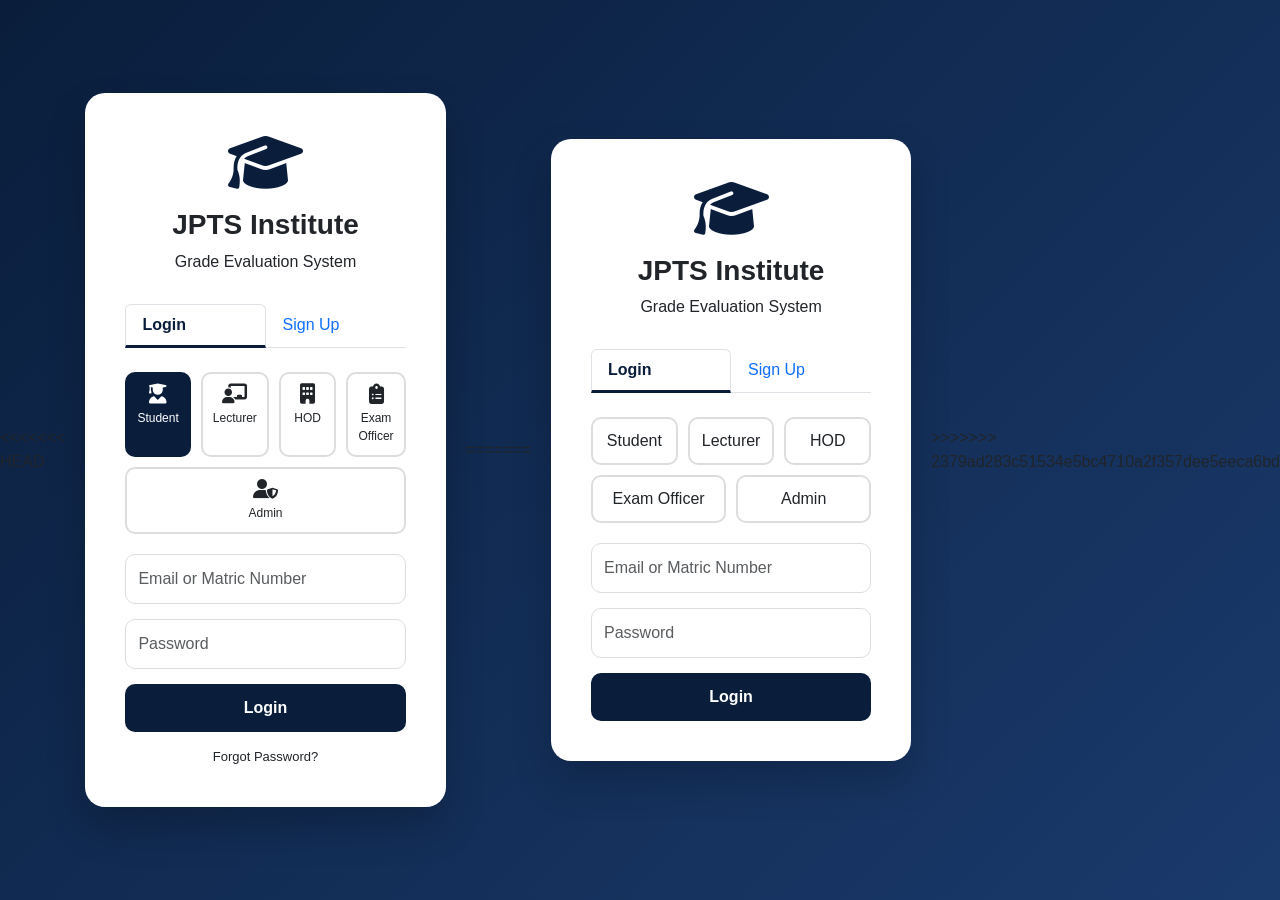
==== commit 22bca734: "Hard reset to resolve conflicts" ====
--- a/admin-dashboard.html
+++ b/admin-dashboard.html
@@ -1,3 +1,4 @@
+<<<<<<< HEAD
 <!DOCTYPE html>
 <html lang="en">
 <head>
@@ -364,4 +365,372 @@
         loadDashboard();
     </script>
 </body>
+=======
+<!DOCTYPE html>
+<html lang="en">
+<head>
+    <meta charset="UTF-8">
+    <meta name="viewport" content="width=device-width, initial-scale=1.0">
+    <title>Admin Dashboard - JPTS University</title>
+    <link href="https://cdn.jsdelivr.net/npm/bootstrap@5.3.0/dist/css/bootstrap.min.css" rel="stylesheet">
+    <link rel="stylesheet" href="https://cdnjs.cloudflare.com/ajax/libs/font-awesome/6.4.0/css/all.min.css">
+    <style>
+        * { margin: 0; padding: 0; box-sizing: border-box; }
+        body { background: #f0f2f5; font-family: 'Segoe UI', sans-serif; }
+        .navbar { background: #0a1e3c; color: white; padding: 15px 30px; display: flex; justify-content: space-between; align-items: center; }
+        .sidebar { width: 260px; background: white; position: fixed; height: 100%; padding: 20px; box-shadow: 2px 0 10px rgba(0,0,0,0.1); }
+        .sidebar-item { padding: 12px 15px; margin: 5px 0; cursor: pointer; border-radius: 10px; color: #333; transition: 0.3s; }
+        .sidebar-item:hover, .sidebar-item.active { background: #0a1e3c; color: white; }
+        .main-content { margin-left: 280px; padding: 25px; }
+        .data-card { background: white; border-radius: 15px; padding: 20px; margin-bottom: 20px; box-shadow: 0 2px 10px rgba(0,0,0,0.1); }
+        .stat-card { background: white; border-radius: 15px; padding: 20px; text-align: center; display: inline-block; width: 23%; margin: 1%; }
+        .stat-card h2 { font-size: 32px; color: #0a1e3c; margin: 0; }
+        table { width: 100%; border-collapse: collapse; }
+        th, td { padding: 12px; text-align: left; border-bottom: 1px solid #eee; }
+        th { background: #f8f9fa; }
+        .btn-primary { background: #0a1e3c; color: white; border: none; padding: 10px 20px; border-radius: 8px; cursor: pointer; margin: 5px; }
+        .btn-success { background: #28a745; color: white; border: none; padding: 10px 20px; border-radius: 8px; cursor: pointer; margin: 5px; }
+        .btn-danger { background: #dc3545; color: white; border: none; padding: 5px 10px; border-radius: 5px; cursor: pointer; }
+        .btn-warning { background: #ffc107; color: #333; border: none; padding: 10px 20px; border-radius: 8px; cursor: pointer; margin: 5px; }
+        .btn-logout { background: #dc3545; color: white; border: none; padding: 8px 20px; border-radius: 8px; cursor: pointer; }
+        .form-control, .form-select { border-radius: 10px; padding: 10px; margin-bottom: 10px; width: 100%; }
+        .modal-content { border-radius: 15px; }
+        @media (max-width: 768px) { .sidebar { margin-left: -260px; } .main-content { margin-left: 0; } }
+        .toast-msg { position: fixed; top: 20px; right: 20px; z-index: 9999; min-width: 300px; animation: slideIn 0.3s ease; border-radius: 10px; }
+        @keyframes slideIn { from { transform: translateX(100%); opacity: 0; } to { transform: translateX(0); opacity: 1; } }
+    </style>
+</head>
+<body>
+    <div class="navbar">
+        <div><i class="fas fa-graduation-cap"></i> JPTS University - Admin Portal</div>
+        <div><span id="adminName"></span> <button class="btn-logout ms-3" id="logoutBtn">Logout</button></div>
+    </div>
+    
+    <div class="sidebar">
+        <h5 class="text-center mb-3">Admin Menu</h5>
+        <div class="sidebar-item active" onclick="loadDashboard()">Dashboard</div>
+        <div class="sidebar-item" onclick="loadStudents()">Manage Students</div>
+        <div class="sidebar-item" onclick="loadCourses()">Manage Courses</div>
+        <div class="sidebar-item" onclick="loadResults()">View Results</div>
+        <div class="sidebar-item" onclick="loadAnnouncements()">Send Announcement</div>
+    </div>
+    
+    <div class="main-content" id="mainContent">
+        <div class="text-center py-5"><div class="spinner-border text-primary"></div><p>Loading...</p></div>
+    </div>
+
+    <!-- Student Modal -->
+    <div class="modal fade" id="studentModal">
+        <div class="modal-dialog">
+            <div class="modal-content">
+                <div class="modal-header" style="background:#0a1e3c;color:white"><h5>Add Student</h5><button class="btn-close btn-close-white" data-bs-dismiss="modal"></button></div>
+                <div class="modal-body">
+                    <input type="text" id="stuName" class="form-control" placeholder="Full Name">
+                    <input type="text" id="stuId" class="form-control" placeholder="Matric Number">
+                    <input type="email" id="stuEmail" class="form-control" placeholder="Email">
+                    <select id="stuDept" class="form-select">
+                        <option>Computer Science</option><option>Engineering</option><option>Business</option>
+                    </select>
+                </div>
+                <div class="modal-footer"><button class="btn btn-secondary" data-bs-dismiss="modal">Cancel</button><button class="btn btn-primary" onclick="addStudent()">Save</button></div>
+            </div>
+        </div>
+    </div>
+
+    <!-- Course Modal -->
+    <div class="modal fade" id="courseModal">
+        <div class="modal-dialog">
+            <div class="modal-content">
+                <div class="modal-header" style="background:#0a1e3c;color:white"><h5>Add Course</h5><button class="btn-close btn-close-white" data-bs-dismiss="modal"></button></div>
+                <div class="modal-body">
+                    <input type="text" id="crsCode" class="form-control" placeholder="Course Code">
+                    <input type="text" id="crsTitle" class="form-control" placeholder="Course Title">
+                    <input type="number" id="crsCredit" class="form-control" placeholder="Credit Unit">
+                </div>
+                <div class="modal-footer"><button class="btn btn-secondary" data-bs-dismiss="modal">Cancel</button><button class="btn btn-success" onclick="addCourse()">Save</button></div>
+            </div>
+        </div>
+    </div>
+
+    <!-- Announcement Modal -->
+    <div class="modal fade" id="announcementModal">
+        <div class="modal-dialog">
+            <div class="modal-content">
+                <div class="modal-header" style="background:#0a1e3c;color:white"><h5>Send Announcement to Students</h5><button class="btn-close btn-close-white" data-bs-dismiss="modal"></button></div>
+                <div class="modal-body">
+                    <label>Title</label>
+                    <input type="text" id="announcementTitle" class="form-control" placeholder="e.g., Examination Notice">
+                    <label class="mt-2">Message</label>
+                    <textarea id="announcementMessage" class="form-control" rows="4" placeholder="Write your announcement here..."></textarea>
+                    <label class="mt-2">Send to</label>
+                    <select id="announcementTarget" class="form-select">
+                        <option value="all">All Students</option>
+                        <option value="computer_science">Computer Science Department</option>
+                        <option value="engineering">Engineering Department</option>
+                        <option value="business">Business Department</option>
+                    </select>
+                </div>
+                <div class="modal-footer"><button class="btn btn-secondary" data-bs-dismiss="modal">Cancel</button><button class="btn btn-warning" onclick="sendAnnouncement()">Send Announcement</button></div>
+            </div>
+        </div>
+    </div>
+
+    <script src="https://code.jquery.com/jquery-3.7.0.min.js"></script>
+    <script src="https://cdn.jsdelivr.net/npm/bootstrap@5.3.0/dist/js/bootstrap.bundle.min.js"></script>
+    <script>
+        let currentUser = JSON.parse(localStorage.getItem('currentUser'));
+        if (!currentUser || currentUser.role !== 'admin') window.location.href = 'login.html';
+        document.getElementById('adminName').innerHTML = currentUser.name;
+        
+        let allStudents = JSON.parse(localStorage.getItem('all_students')) || [];
+        let allCourses = JSON.parse(localStorage.getItem('all_courses')) || [
+            { code: "CSC101", title: "Introduction to Computer Science", credit: 3, dept: "Computer Science", level: "100" },
+            { code: "CSC102", title: "Programming Fundamentals", credit: 3, dept: "Computer Science", level: "100" },
+            { code: "CSC201", title: "Data Structures", credit: 3, dept: "Computer Science", level: "200" }
+        ];
+        let allNotifications = JSON.parse(localStorage.getItem('global_announcements')) || [];
+        
+        function saveData() {
+            localStorage.setItem('all_students', JSON.stringify(allStudents));
+            localStorage.setItem('all_courses', JSON.stringify(allCourses));
+            localStorage.setItem('global_announcements', JSON.stringify(allNotifications));
+        }
+        
+        function showMessage(msg, type) {
+            const toast = document.createElement('div');
+            toast.className = `alert alert-${type} toast-msg`;
+            toast.innerHTML = msg + '<button type="button" class="btn-close float-end" data-bs-dismiss="alert"></button>';
+            document.body.appendChild(toast);
+            setTimeout(() => toast.remove(), 3000);
+        }
+        
+        function loadDashboard() {
+            document.getElementById('mainContent').innerHTML = `
+                <div class="data-card">
+                    <h5>Admin Dashboard</h5>
+                    <p>Welcome, ${currentUser.name}!</p>
+                    <div class="row">
+                        <div class="col-md-4"><div class="stat-card"><h2>${allStudents.length}</h2><p>Students</p></div></div>
+                        <div class="col-md-4"><div class="stat-card"><h2>${allCourses.length}</h2><p>Courses</p></div></div>
+                        <div class="col-md-4"><div class="stat-card"><h2>${allNotifications.length}</h2><p>Announcements Sent</p></div></div>
+                    </div>
+                    <button class="btn-primary" onclick="showAddStudentModal()"><i class="fas fa-user-plus"></i> Add Student</button>
+                    <button class="btn-success" onclick="showAddCourseModal()"><i class="fas fa-book-plus"></i> Add Course</button>
+                    <button class="btn-warning" onclick="showAnnouncementModal()"><i class="fas fa-bullhorn"></i> Send Announcement</button>
+                </div>
+            `;
+        }
+        
+        function showAddStudentModal() { $('#studentModal').modal('show'); }
+        function showAddCourseModal() { $('#courseModal').modal('show'); }
+        function showAnnouncementModal() { $('#announcementModal').modal('show'); }
+        
+        function addStudent() {
+            const name = document.getElementById('stuName').value;
+            const id = document.getElementById('stuId').value;
+            const email = document.getElementById('stuEmail').value;
+            const dept = document.getElementById('stuDept').value;
+            if (name && id && email) {
+                allStudents.push({ name, id, email, dept });
+                saveData();
+                showMessage("Student added!", "success");
+                $('#studentModal').modal('hide');
+                document.getElementById('stuName').value = '';
+                document.getElementById('stuId').value = '';
+                document.getElementById('stuEmail').value = '';
+                loadStudents();
+            } else {
+                showMessage("Please fill all fields", "danger");
+            }
+        }
+        
+        function addCourse() {
+            const code = document.getElementById('crsCode').value;
+            const title = document.getElementById('crsTitle').value;
+            const credit = document.getElementById('crsCredit').value;
+            if (code && title && credit) {
+                allCourses.push({ code, title, credit: parseInt(credit), dept: "Computer Science", level: "100" });
+                saveData();
+                showMessage("Course added!", "success");
+                $('#courseModal').modal('hide');
+                document.getElementById('crsCode').value = '';
+                document.getElementById('crsTitle').value = '';
+                document.getElementById('crsCredit').value = '';
+                loadCourses();
+            } else {
+                showMessage("Please fill all fields", "danger");
+            }
+        }
+        
+        function sendAnnouncement() {
+            const title = document.getElementById('announcementTitle').value;
+            const message = document.getElementById('announcementMessage').value;
+            const target = document.getElementById('announcementTarget').value;
+            
+            if (!title || !message) {
+                showMessage("Please enter title and message", "danger");
+                return;
+            }
+            
+            // Create announcement object
+            const announcement = {
+                id: Date.now(),
+                title: title,
+                message: message,
+                target: target,
+                date: new Date().toISOString(),
+                read: false
+            };
+            
+            allNotifications.push(announcement);
+            saveData();
+            
+            // Also add to each student's personal notifications
+            let studentNotifications = JSON.parse(localStorage.getItem('student_notifications')) || [];
+            
+            // Filter students based on target
+            let targetStudents = [];
+            if (target === 'all') {
+                targetStudents = allStudents;
+            } else {
+                targetStudents = allStudents.filter(s => s.dept.toLowerCase().replace(' ', '_') === target);
+            }
+            
+            // Add notification to each student's list
+            targetStudents.forEach(student => {
+                studentNotifications.unshift({
+                    id: Date.now() + Math.random(),
+                    title: title,
+                    message: message,
+                    date: new Date().toISOString(),
+                    read: false,
+                    isAnnouncement: true
+                });
+            });
+            
+            localStorage.setItem('student_notifications', JSON.stringify(studentNotifications));
+            
+            showMessage(`Announcement sent to ${targetStudents.length} students!`, "success");
+            $('#announcementModal').modal('hide');
+            document.getElementById('announcementTitle').value = '';
+            document.getElementById('announcementMessage').value = '';
+            loadAnnouncements();
+        }
+        
+        function loadStudents() {
+            let html = `<div class="data-card"><h5>Student Management</h5>
+                        <button class="btn-primary" onclick="showAddStudentModal()">+ Add Student</button>
+                        <div class="table-responsive mt-3"><table class="table"><thead><tr><th>Name</th><th>Matric No</th><th>Email</th><th>Dept</th><th>Action</th></td></thead><tbody>`;
+            if (allStudents.length === 0) {
+                html += `<tr><td colspan="5" class="text-center">No students yet. Add one!</p></div></tr>`;
+            } else {
+                allStudents.forEach((s, index) => {
+                    html += `<tr>
+                        <td>${s.name}</p></div>
+                        <td>${s.id}</p></div>
+                        <td>${s.email}</p></div>
+                        <td>${s.dept}</p></div>
+                        <td><button class="btn-danger" onclick="deleteStudent(${index})">Delete</button></p></div>
+                    </tr>`;
+                });
+            }
+            html += `</tbody>}</div></div>`;
+            document.getElementById('mainContent').innerHTML = html;
+        }
+        
+        function deleteStudent(index) {
+            if (confirm("Delete this student?")) {
+                allStudents.splice(index, 1);
+                saveData();
+                showMessage("Student deleted", "success");
+                loadStudents();
+            }
+        }
+        
+        function loadCourses() {
+            let html = `<div class="data-card"><h5>Course Management</h5>
+                        <button class="btn-success" onclick="showAddCourseModal()">+ Add Course</button>
+                        <div class="table-responsive mt-3"><table class="table"><thead><tr><th>Code</th><th>Title</th><th>Credit</th><th>Dept</th><th>Action</th></tr></thead><tbody>`;
+            if (allCourses.length === 0) {
+                html += `<tr><td colspan="5" class="text-center">No courses yet. Add one!</p></div></tr>`;
+            } else {
+                allCourses.forEach((c, index) => {
+                    html += `<tr>
+                        <td>${c.code}</p></div>
+                        <td>${c.title}</p></div>
+                        <td>${c.credit}</p></div>
+                        <td>${c.dept}</p></div>
+                        <td><button class="btn-danger" onclick="deleteCourse(${index})">Delete</button></p></div>
+                    </tr>`;
+                });
+            }
+            html += `</tbody>}</div></div>`;
+            document.getElementById('mainContent').innerHTML = html;
+        }
+        
+        function deleteCourse(index) {
+            if (confirm("Delete this course?")) {
+                allCourses.splice(index, 1);
+                saveData();
+                showMessage("Course deleted", "success");
+                loadCourses();
+            }
+        }
+        
+        function loadResults() {
+            let publishedResults = JSON.parse(localStorage.getItem('published_results')) || [];
+            let html = `<div class="data-card"><h5>Published Results</h5>
+                        <div class="table-responsive"><table class="table"><thead>
+                        <tr><th>Student</th><th>Course</th><th>CA</th><th>Exam</th><th>Total</th><th>Grade</th>
+                        </thead><tbody>`;
+            if (publishedResults.length === 0) {
+                html += `<tr><td colspan="6" class="text-center">No results published yet.</p></div></tr>`;
+            } else {
+                publishedResults.forEach(r => {
+                    html += `<tr>
+                        <td>${r.studentName}</p></div>
+                        <td>${r.courseCode}</p></div>
+                        <td>${r.ca}</p></div>
+                        <td>${r.exam}</p></div>
+                        <td><strong>${r.total}</strong></p></div>
+                        <td><span class="badge bg-success">${r.grade}</span></p></div>
+                    </tr>`;
+                });
+            }
+            html += `</tbody>}</div></div>`;
+            document.getElementById('mainContent').innerHTML = html;
+        }
+        
+        function loadAnnouncements() {
+            let html = `<div class="data-card"><h5>Announcement History</h5>
+                        <button class="btn-warning" onclick="showAnnouncementModal()"><i class="fas fa-plus"></i> New Announcement</button>
+                        <div class="table-responsive mt-3"><table class="table"><thead>
+                        <tr><th>Date</th><th>Title</th><th>Message</th><th>Sent To</th>
+                        </thead><tbody>`;
+            if (allNotifications.length === 0) {
+                html += `<td><td colspan="4" class="text-center">No announcements sent yet.</p></div></tr>`;
+            } else {
+                allNotifications.slice().reverse().forEach(n => {
+                    let targetText = n.target === 'all' ? 'All Students' : n.target.replace('_', ' ').toUpperCase();
+                    html += `<tr>
+                        <td>${new Date(n.date).toLocaleDateString()}</p></div>
+                        <td><strong>${n.title}</strong></p></div>
+                        <td>${n.message}</p></div>
+                        <td>${targetText}</p></div>
+                    </tr>`;
+                });
+            }
+            html += `</tbody>}</div></div>`;
+            document.getElementById('mainContent').innerHTML = html;
+        }
+        
+        document.getElementById('logoutBtn').addEventListener('click', () => {
+            localStorage.removeItem('currentUser');
+            window.location.href = 'login.html';
+        });
+        
+        loadDashboard();
+    </script>
+</body>
+>>>>>>> 2379ad283c51534e5bc4710a2f357dee5eeca6bd
 </html>
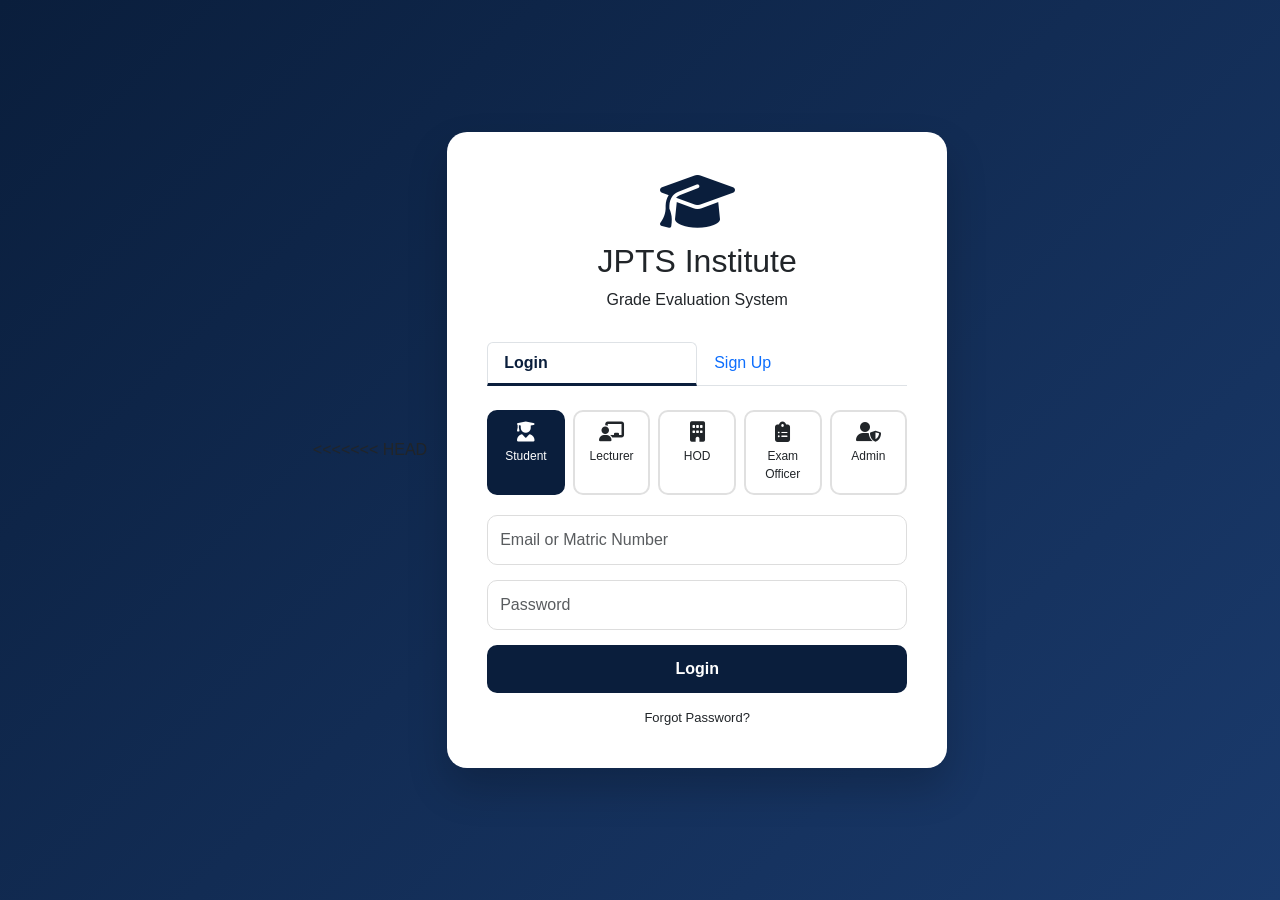
==== commit bc0dcc1c: "Fixing duplicate login display and removing conflict markers" ====
--- a/admin-dashboard.html
+++ b/admin-dashboard.html
@@ -1,4 +1,3 @@
-<<<<<<< HEAD
 <!DOCTYPE html>
 <html lang="en">
 <head>
@@ -364,373 +363,4 @@
         
         loadDashboard();
     </script>
-</body>
-=======
-<!DOCTYPE html>
-<html lang="en">
-<head>
-    <meta charset="UTF-8">
-    <meta name="viewport" content="width=device-width, initial-scale=1.0">
-    <title>Admin Dashboard - JPTS University</title>
-    <link href="https://cdn.jsdelivr.net/npm/bootstrap@5.3.0/dist/css/bootstrap.min.css" rel="stylesheet">
-    <link rel="stylesheet" href="https://cdnjs.cloudflare.com/ajax/libs/font-awesome/6.4.0/css/all.min.css">
-    <style>
-        * { margin: 0; padding: 0; box-sizing: border-box; }
-        body { background: #f0f2f5; font-family: 'Segoe UI', sans-serif; }
-        .navbar { background: #0a1e3c; color: white; padding: 15px 30px; display: flex; justify-content: space-between; align-items: center; }
-        .sidebar { width: 260px; background: white; position: fixed; height: 100%; padding: 20px; box-shadow: 2px 0 10px rgba(0,0,0,0.1); }
-        .sidebar-item { padding: 12px 15px; margin: 5px 0; cursor: pointer; border-radius: 10px; color: #333; transition: 0.3s; }
-        .sidebar-item:hover, .sidebar-item.active { background: #0a1e3c; color: white; }
-        .main-content { margin-left: 280px; padding: 25px; }
-        .data-card { background: white; border-radius: 15px; padding: 20px; margin-bottom: 20px; box-shadow: 0 2px 10px rgba(0,0,0,0.1); }
-        .stat-card { background: white; border-radius: 15px; padding: 20px; text-align: center; display: inline-block; width: 23%; margin: 1%; }
-        .stat-card h2 { font-size: 32px; color: #0a1e3c; margin: 0; }
-        table { width: 100%; border-collapse: collapse; }
-        th, td { padding: 12px; text-align: left; border-bottom: 1px solid #eee; }
-        th { background: #f8f9fa; }
-        .btn-primary { background: #0a1e3c; color: white; border: none; padding: 10px 20px; border-radius: 8px; cursor: pointer; margin: 5px; }
-        .btn-success { background: #28a745; color: white; border: none; padding: 10px 20px; border-radius: 8px; cursor: pointer; margin: 5px; }
-        .btn-danger { background: #dc3545; color: white; border: none; padding: 5px 10px; border-radius: 5px; cursor: pointer; }
-        .btn-warning { background: #ffc107; color: #333; border: none; padding: 10px 20px; border-radius: 8px; cursor: pointer; margin: 5px; }
-        .btn-logout { background: #dc3545; color: white; border: none; padding: 8px 20px; border-radius: 8px; cursor: pointer; }
-        .form-control, .form-select { border-radius: 10px; padding: 10px; margin-bottom: 10px; width: 100%; }
-        .modal-content { border-radius: 15px; }
-        @media (max-width: 768px) { .sidebar { margin-left: -260px; } .main-content { margin-left: 0; } }
-        .toast-msg { position: fixed; top: 20px; right: 20px; z-index: 9999; min-width: 300px; animation: slideIn 0.3s ease; border-radius: 10px; }
-        @keyframes slideIn { from { transform: translateX(100%); opacity: 0; } to { transform: translateX(0); opacity: 1; } }
-    </style>
-</head>
-<body>
-    <div class="navbar">
-        <div><i class="fas fa-graduation-cap"></i> JPTS University - Admin Portal</div>
-        <div><span id="adminName"></span> <button class="btn-logout ms-3" id="logoutBtn">Logout</button></div>
-    </div>
-    
-    <div class="sidebar">
-        <h5 class="text-center mb-3">Admin Menu</h5>
-        <div class="sidebar-item active" onclick="loadDashboard()">Dashboard</div>
-        <div class="sidebar-item" onclick="loadStudents()">Manage Students</div>
-        <div class="sidebar-item" onclick="loadCourses()">Manage Courses</div>
-        <div class="sidebar-item" onclick="loadResults()">View Results</div>
-        <div class="sidebar-item" onclick="loadAnnouncements()">Send Announcement</div>
-    </div>
-    
-    <div class="main-content" id="mainContent">
-        <div class="text-center py-5"><div class="spinner-border text-primary"></div><p>Loading...</p></div>
-    </div>
-
-    <!-- Student Modal -->
-    <div class="modal fade" id="studentModal">
-        <div class="modal-dialog">
-            <div class="modal-content">
-                <div class="modal-header" style="background:#0a1e3c;color:white"><h5>Add Student</h5><button class="btn-close btn-close-white" data-bs-dismiss="modal"></button></div>
-                <div class="modal-body">
-                    <input type="text" id="stuName" class="form-control" placeholder="Full Name">
-                    <input type="text" id="stuId" class="form-control" placeholder="Matric Number">
-                    <input type="email" id="stuEmail" class="form-control" placeholder="Email">
-                    <select id="stuDept" class="form-select">
-                        <option>Computer Science</option><option>Engineering</option><option>Business</option>
-                    </select>
-                </div>
-                <div class="modal-footer"><button class="btn btn-secondary" data-bs-dismiss="modal">Cancel</button><button class="btn btn-primary" onclick="addStudent()">Save</button></div>
-            </div>
-        </div>
-    </div>
-
-    <!-- Course Modal -->
-    <div class="modal fade" id="courseModal">
-        <div class="modal-dialog">
-            <div class="modal-content">
-                <div class="modal-header" style="background:#0a1e3c;color:white"><h5>Add Course</h5><button class="btn-close btn-close-white" data-bs-dismiss="modal"></button></div>
-                <div class="modal-body">
-                    <input type="text" id="crsCode" class="form-control" placeholder="Course Code">
-                    <input type="text" id="crsTitle" class="form-control" placeholder="Course Title">
-                    <input type="number" id="crsCredit" class="form-control" placeholder="Credit Unit">
-                </div>
-                <div class="modal-footer"><button class="btn btn-secondary" data-bs-dismiss="modal">Cancel</button><button class="btn btn-success" onclick="addCourse()">Save</button></div>
-            </div>
-        </div>
-    </div>
-
-    <!-- Announcement Modal -->
-    <div class="modal fade" id="announcementModal">
-        <div class="modal-dialog">
-            <div class="modal-content">
-                <div class="modal-header" style="background:#0a1e3c;color:white"><h5>Send Announcement to Students</h5><button class="btn-close btn-close-white" data-bs-dismiss="modal"></button></div>
-                <div class="modal-body">
-                    <label>Title</label>
-                    <input type="text" id="announcementTitle" class="form-control" placeholder="e.g., Examination Notice">
-                    <label class="mt-2">Message</label>
-                    <textarea id="announcementMessage" class="form-control" rows="4" placeholder="Write your announcement here..."></textarea>
-                    <label class="mt-2">Send to</label>
-                    <select id="announcementTarget" class="form-select">
-                        <option value="all">All Students</option>
-                        <option value="computer_science">Computer Science Department</option>
-                        <option value="engineering">Engineering Department</option>
-                        <option value="business">Business Department</option>
-                    </select>
-                </div>
-                <div class="modal-footer"><button class="btn btn-secondary" data-bs-dismiss="modal">Cancel</button><button class="btn btn-warning" onclick="sendAnnouncement()">Send Announcement</button></div>
-            </div>
-        </div>
-    </div>
-
-    <script src="https://code.jquery.com/jquery-3.7.0.min.js"></script>
-    <script src="https://cdn.jsdelivr.net/npm/bootstrap@5.3.0/dist/js/bootstrap.bundle.min.js"></script>
-    <script>
-        let currentUser = JSON.parse(localStorage.getItem('currentUser'));
-        if (!currentUser || currentUser.role !== 'admin') window.location.href = 'login.html';
-        document.getElementById('adminName').innerHTML = currentUser.name;
-        
-        let allStudents = JSON.parse(localStorage.getItem('all_students')) || [];
-        let allCourses = JSON.parse(localStorage.getItem('all_courses')) || [
-            { code: "CSC101", title: "Introduction to Computer Science", credit: 3, dept: "Computer Science", level: "100" },
-            { code: "CSC102", title: "Programming Fundamentals", credit: 3, dept: "Computer Science", level: "100" },
-            { code: "CSC201", title: "Data Structures", credit: 3, dept: "Computer Science", level: "200" }
-        ];
-        let allNotifications = JSON.parse(localStorage.getItem('global_announcements')) || [];
-        
-        function saveData() {
-            localStorage.setItem('all_students', JSON.stringify(allStudents));
-            localStorage.setItem('all_courses', JSON.stringify(allCourses));
-            localStorage.setItem('global_announcements', JSON.stringify(allNotifications));
-        }
-        
-        function showMessage(msg, type) {
-            const toast = document.createElement('div');
-            toast.className = `alert alert-${type} toast-msg`;
-            toast.innerHTML = msg + '<button type="button" class="btn-close float-end" data-bs-dismiss="alert"></button>';
-            document.body.appendChild(toast);
-            setTimeout(() => toast.remove(), 3000);
-        }
-        
-        function loadDashboard() {
-            document.getElementById('mainContent').innerHTML = `
-                <div class="data-card">
-                    <h5>Admin Dashboard</h5>
-                    <p>Welcome, ${currentUser.name}!</p>
-                    <div class="row">
-                        <div class="col-md-4"><div class="stat-card"><h2>${allStudents.length}</h2><p>Students</p></div></div>
-                        <div class="col-md-4"><div class="stat-card"><h2>${allCourses.length}</h2><p>Courses</p></div></div>
-                        <div class="col-md-4"><div class="stat-card"><h2>${allNotifications.length}</h2><p>Announcements Sent</p></div></div>
-                    </div>
-                    <button class="btn-primary" onclick="showAddStudentModal()"><i class="fas fa-user-plus"></i> Add Student</button>
-                    <button class="btn-success" onclick="showAddCourseModal()"><i class="fas fa-book-plus"></i> Add Course</button>
-                    <button class="btn-warning" onclick="showAnnouncementModal()"><i class="fas fa-bullhorn"></i> Send Announcement</button>
-                </div>
-            `;
-        }
-        
-        function showAddStudentModal() { $('#studentModal').modal('show'); }
-        function showAddCourseModal() { $('#courseModal').modal('show'); }
-        function showAnnouncementModal() { $('#announcementModal').modal('show'); }
-        
-        function addStudent() {
-            const name = document.getElementById('stuName').value;
-            const id = document.getElementById('stuId').value;
-            const email = document.getElementById('stuEmail').value;
-            const dept = document.getElementById('stuDept').value;
-            if (name && id && email) {
-                allStudents.push({ name, id, email, dept });
-                saveData();
-                showMessage("Student added!", "success");
-                $('#studentModal').modal('hide');
-                document.getElementById('stuName').value = '';
-                document.getElementById('stuId').value = '';
-                document.getElementById('stuEmail').value = '';
-                loadStudents();
-            } else {
-                showMessage("Please fill all fields", "danger");
-            }
-        }
-        
-        function addCourse() {
-            const code = document.getElementById('crsCode').value;
-            const title = document.getElementById('crsTitle').value;
-            const credit = document.getElementById('crsCredit').value;
-            if (code && title && credit) {
-                allCourses.push({ code, title, credit: parseInt(credit), dept: "Computer Science", level: "100" });
-                saveData();
-                showMessage("Course added!", "success");
-                $('#courseModal').modal('hide');
-                document.getElementById('crsCode').value = '';
-                document.getElementById('crsTitle').value = '';
-                document.getElementById('crsCredit').value = '';
-                loadCourses();
-            } else {
-                showMessage("Please fill all fields", "danger");
-            }
-        }
-        
-        function sendAnnouncement() {
-            const title = document.getElementById('announcementTitle').value;
-            const message = document.getElementById('announcementMessage').value;
-            const target = document.getElementById('announcementTarget').value;
-            
-            if (!title || !message) {
-                showMessage("Please enter title and message", "danger");
-                return;
-            }
-            
-            // Create announcement object
-            const announcement = {
-                id: Date.now(),
-                title: title,
-                message: message,
-                target: target,
-                date: new Date().toISOString(),
-                read: false
-            };
-            
-            allNotifications.push(announcement);
-            saveData();
-            
-            // Also add to each student's personal notifications
-            let studentNotifications = JSON.parse(localStorage.getItem('student_notifications')) || [];
-            
-            // Filter students based on target
-            let targetStudents = [];
-            if (target === 'all') {
-                targetStudents = allStudents;
-            } else {
-                targetStudents = allStudents.filter(s => s.dept.toLowerCase().replace(' ', '_') === target);
-            }
-            
-            // Add notification to each student's list
-            targetStudents.forEach(student => {
-                studentNotifications.unshift({
-                    id: Date.now() + Math.random(),
-                    title: title,
-                    message: message,
-                    date: new Date().toISOString(),
-                    read: false,
-                    isAnnouncement: true
-                });
-            });
-            
-            localStorage.setItem('student_notifications', JSON.stringify(studentNotifications));
-            
-            showMessage(`Announcement sent to ${targetStudents.length} students!`, "success");
-            $('#announcementModal').modal('hide');
-            document.getElementById('announcementTitle').value = '';
-            document.getElementById('announcementMessage').value = '';
-            loadAnnouncements();
-        }
-        
-        function loadStudents() {
-            let html = `<div class="data-card"><h5>Student Management</h5>
-                        <button class="btn-primary" onclick="showAddStudentModal()">+ Add Student</button>
-                        <div class="table-responsive mt-3"><table class="table"><thead><tr><th>Name</th><th>Matric No</th><th>Email</th><th>Dept</th><th>Action</th></td></thead><tbody>`;
-            if (allStudents.length === 0) {
-                html += `<tr><td colspan="5" class="text-center">No students yet. Add one!</p></div></tr>`;
-            } else {
-                allStudents.forEach((s, index) => {
-                    html += `<tr>
-                        <td>${s.name}</p></div>
-                        <td>${s.id}</p></div>
-                        <td>${s.email}</p></div>
-                        <td>${s.dept}</p></div>
-                        <td><button class="btn-danger" onclick="deleteStudent(${index})">Delete</button></p></div>
-                    </tr>`;
-                });
-            }
-            html += `</tbody>}</div></div>`;
-            document.getElementById('mainContent').innerHTML = html;
-        }
-        
-        function deleteStudent(index) {
-            if (confirm("Delete this student?")) {
-                allStudents.splice(index, 1);
-                saveData();
-                showMessage("Student deleted", "success");
-                loadStudents();
-            }
-        }
-        
-        function loadCourses() {
-            let html = `<div class="data-card"><h5>Course Management</h5>
-                        <button class="btn-success" onclick="showAddCourseModal()">+ Add Course</button>
-                        <div class="table-responsive mt-3"><table class="table"><thead><tr><th>Code</th><th>Title</th><th>Credit</th><th>Dept</th><th>Action</th></tr></thead><tbody>`;
-            if (allCourses.length === 0) {
-                html += `<tr><td colspan="5" class="text-center">No courses yet. Add one!</p></div></tr>`;
-            } else {
-                allCourses.forEach((c, index) => {
-                    html += `<tr>
-                        <td>${c.code}</p></div>
-                        <td>${c.title}</p></div>
-                        <td>${c.credit}</p></div>
-                        <td>${c.dept}</p></div>
-                        <td><button class="btn-danger" onclick="deleteCourse(${index})">Delete</button></p></div>
-                    </tr>`;
-                });
-            }
-            html += `</tbody>}</div></div>`;
-            document.getElementById('mainContent').innerHTML = html;
-        }
-        
-        function deleteCourse(index) {
-            if (confirm("Delete this course?")) {
-                allCourses.splice(index, 1);
-                saveData();
-                showMessage("Course deleted", "success");
-                loadCourses();
-            }
-        }
-        
-        function loadResults() {
-            let publishedResults = JSON.parse(localStorage.getItem('published_results')) || [];
-            let html = `<div class="data-card"><h5>Published Results</h5>
-                        <div class="table-responsive"><table class="table"><thead>
-                        <tr><th>Student</th><th>Course</th><th>CA</th><th>Exam</th><th>Total</th><th>Grade</th>
-                        </thead><tbody>`;
-            if (publishedResults.length === 0) {
-                html += `<tr><td colspan="6" class="text-center">No results published yet.</p></div></tr>`;
-            } else {
-                publishedResults.forEach(r => {
-                    html += `<tr>
-                        <td>${r.studentName}</p></div>
-                        <td>${r.courseCode}</p></div>
-                        <td>${r.ca}</p></div>
-                        <td>${r.exam}</p></div>
-                        <td><strong>${r.total}</strong></p></div>
-                        <td><span class="badge bg-success">${r.grade}</span></p></div>
-                    </tr>`;
-                });
-            }
-            html += `</tbody>}</div></div>`;
-            document.getElementById('mainContent').innerHTML = html;
-        }
-        
-        function loadAnnouncements() {
-            let html = `<div class="data-card"><h5>Announcement History</h5>
-                        <button class="btn-warning" onclick="showAnnouncementModal()"><i class="fas fa-plus"></i> New Announcement</button>
-                        <div class="table-responsive mt-3"><table class="table"><thead>
-                        <tr><th>Date</th><th>Title</th><th>Message</th><th>Sent To</th>
-                        </thead><tbody>`;
-            if (allNotifications.length === 0) {
-                html += `<td><td colspan="4" class="text-center">No announcements sent yet.</p></div></tr>`;
-            } else {
-                allNotifications.slice().reverse().forEach(n => {
-                    let targetText = n.target === 'all' ? 'All Students' : n.target.replace('_', ' ').toUpperCase();
-                    html += `<tr>
-                        <td>${new Date(n.date).toLocaleDateString()}</p></div>
-                        <td><strong>${n.title}</strong></p></div>
-                        <td>${n.message}</p></div>
-                        <td>${targetText}</p></div>
-                    </tr>`;
-                });
-            }
-            html += `</tbody>}</div></div>`;
-            document.getElementById('mainContent').innerHTML = html;
-        }
-        
-        document.getElementById('logoutBtn').addEventListener('click', () => {
-            localStorage.removeItem('currentUser');
-            window.location.href = 'login.html';
-        });
-        
-        loadDashboard();
-    </script>
-</body>
->>>>>>> 2379ad283c51534e5bc4710a2f357dee5eeca6bd
-</html>+</body>
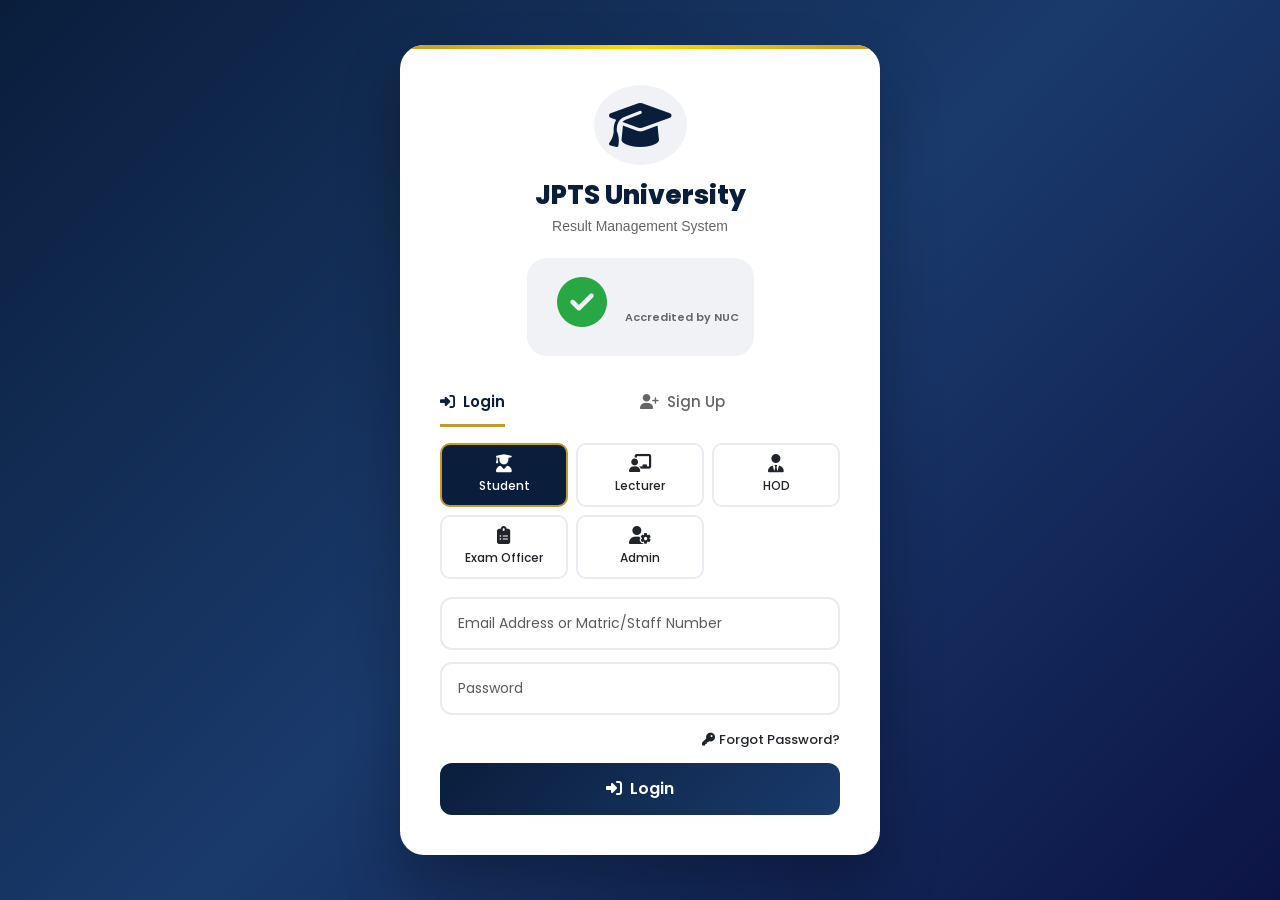
==== commit 5cd28a9f: "Update admin-dashboard.html" ====
--- a/admin-dashboard.html
+++ b/admin-dashboard.html
@@ -10,9 +10,10 @@
         * { margin: 0; padding: 0; box-sizing: border-box; }
         body { background: #f0f2f5; font-family: 'Segoe UI', sans-serif; }
         .navbar { background: #0a1e3c; color: white; padding: 15px 30px; display: flex; justify-content: space-between; align-items: center; }
-        .sidebar { width: 260px; background: white; position: fixed; height: 100%; padding: 20px; box-shadow: 2px 0 10px rgba(0,0,0,0.1); }
+        .sidebar { width: 260px; background: white; position: fixed; height: 100%; padding: 20px; box-shadow: 2px 0 10px rgba(0,0,0,0.1); overflow-y: auto; }
         .sidebar-item { padding: 12px 15px; margin: 5px 0; cursor: pointer; border-radius: 10px; color: #333; transition: 0.3s; }
         .sidebar-item:hover, .sidebar-item.active { background: #0a1e3c; color: white; }
+        .sidebar-item i { width: 25px; }
         .main-content { margin-left: 280px; padding: 25px; }
         .data-card { background: white; border-radius: 15px; padding: 20px; margin-bottom: 20px; box-shadow: 0 2px 10px rgba(0,0,0,0.1); }
         .stat-card { background: white; border-radius: 15px; padding: 20px; text-align: center; display: inline-block; width: 23%; margin: 1%; }
@@ -27,6 +28,10 @@
         .btn-logout { background: #dc3545; color: white; border: none; padding: 8px 20px; border-radius: 8px; cursor: pointer; }
         .form-control, .form-select { border-radius: 10px; padding: 10px; margin-bottom: 10px; width: 100%; }
         .modal-content { border-radius: 15px; }
+        .badge-pending { background: #ffc107; color: #333; padding: 5px 10px; border-radius: 20px; font-size: 12px; }
+        .badge-approved { background: #28a745; color: white; padding: 5px 10px; border-radius: 20px; font-size: 12px; }
+        .badge-rejected { background: #dc3545; color: white; padding: 5px 10px; border-radius: 20px; font-size: 12px; }
+        .badge-student { background: #17a2b8; color: white; padding: 5px 10px; border-radius: 20px; font-size: 12px; }
         @media (max-width: 768px) { .sidebar { margin-left: -260px; } .main-content { margin-left: 0; } }
         .toast-msg { position: fixed; top: 20px; right: 20px; z-index: 9999; min-width: 300px; animation: slideIn 0.3s ease; border-radius: 10px; }
         @keyframes slideIn { from { transform: translateX(100%); opacity: 0; } to { transform: translateX(0); opacity: 1; } }
@@ -40,11 +45,13 @@
     
     <div class="sidebar">
         <h5 class="text-center mb-3">Admin Menu</h5>
-        <div class="sidebar-item active" onclick="loadDashboard()">Dashboard</div>
-        <div class="sidebar-item" onclick="loadStudents()">Manage Students</div>
-        <div class="sidebar-item" onclick="loadCourses()">Manage Courses</div>
-        <div class="sidebar-item" onclick="loadResults()">View Results</div>
-        <div class="sidebar-item" onclick="loadAnnouncements()">Send Announcement</div>
+        <div class="sidebar-item active" onclick="loadDashboard()"><i class="fas fa-chart-pie"></i> Dashboard</div>
+        <div class="sidebar-item" onclick="loadApprovals()"><i class="fas fa-user-check"></i> Approvals <span id="pendingBadge" class="badge bg-danger" style="float:right;"></span></div>
+        <div class="sidebar-item" onclick="loadStudents()"><i class="fas fa-users"></i> Manage Students</div>
+        <div class="sidebar-item" onclick="loadCourses()"><i class="fas fa-book"></i> Manage Courses</div>
+        <div class="sidebar-item" onclick="loadResults()"><i class="fas fa-file-alt"></i> View Results</div>
+        <div class="sidebar-item" onclick="loadAnnouncements()"><i class="fas fa-bullhorn"></i> Send Announcement</div>
+        <div class="sidebar-item" onclick="loadAllUsers()"><i class="fas fa-users-cog"></i> All Users</div>
     </div>
     
     <div class="main-content" id="mainContent">
@@ -114,6 +121,9 @@
         if (!currentUser || currentUser.role !== 'admin') window.location.href = 'login.html';
         document.getElementById('adminName').innerHTML = currentUser.name;
         
+        // Get all users from localStorage
+        let allUsers = JSON.parse(localStorage.getItem('jpts_users')) || [];
+        
         let allStudents = JSON.parse(localStorage.getItem('all_students')) || [];
         let allCourses = JSON.parse(localStorage.getItem('all_courses')) || [
             { code: "CSC101", title: "Introduction to Computer Science", credit: 3, dept: "Computer Science", level: "100" },
@@ -126,6 +136,8 @@
             localStorage.setItem('all_students', JSON.stringify(allStudents));
             localStorage.setItem('all_courses', JSON.stringify(allCourses));
             localStorage.setItem('global_announcements', JSON.stringify(allNotifications));
+            // Also save users back
+            localStorage.setItem('jpts_users', JSON.stringify(allUsers));
         }
         
         function showMessage(msg, type) {
@@ -136,23 +148,314 @@
             setTimeout(() => toast.remove(), 3000);
         }
         
+        function getPendingCount() {
+            return allUsers.filter(u => u.role !== 'student' && !u.approved).length;
+        }
+        
+        function updateBadge() {
+            const count = getPendingCount();
+            const badge = document.getElementById('pendingBadge');
+            if (count > 0) {
+                badge.textContent = count;
+                badge.style.display = 'inline';
+            } else {
+                badge.style.display = 'none';
+            }
+        }
+        
+        // ============================================================
+        // 📊 DASHBOARD
+        // ============================================================
         function loadDashboard() {
+            setActive('Dashboard');
+            const pending = getPendingCount();
             document.getElementById('mainContent').innerHTML = `
                 <div class="data-card">
                     <h5>Admin Dashboard</h5>
                     <p>Welcome, ${currentUser.name}!</p>
                     <div class="row">
-                        <div class="col-md-4"><div class="stat-card"><h2>${allStudents.length}</h2><p>Students</p></div></div>
-                        <div class="col-md-4"><div class="stat-card"><h2>${allCourses.length}</h2><p>Courses</p></div></div>
-                        <div class="col-md-4"><div class="stat-card"><h2>${allNotifications.length}</h2><p>Announcements Sent</p></div></div>
+                        <div class="col-md-3"><div class="stat-card"><h2>${allStudents.length}</h2><p>Students</p></div></div>
+                        <div class="col-md-3"><div class="stat-card"><h2>${allCourses.length}</h2><p>Courses</p></div></div>
+                        <div class="col-md-3"><div class="stat-card"><h2>${allNotifications.length}</h2><p>Announcements</p></div></div>
+                        <div class="col-md-3"><div class="stat-card"><h2 style="color:#dc3545;">${pending}</h2><p>Pending Approvals</p></div></div>
                     </div>
                     <button class="btn-primary" onclick="showAddStudentModal()"><i class="fas fa-user-plus"></i> Add Student</button>
                     <button class="btn-success" onclick="showAddCourseModal()"><i class="fas fa-book-plus"></i> Add Course</button>
                     <button class="btn-warning" onclick="showAnnouncementModal()"><i class="fas fa-bullhorn"></i> Send Announcement</button>
+                    <button class="btn-primary" onclick="loadApprovals()" style="background:#dc3545;"><i class="fas fa-user-check"></i> Pending Approvals (${pending})</button>
                 </div>
             `;
         }
         
+        // ============================================================
+        // ✅ APPROVALS (SUPER ADMIN ONLY)
+        // ============================================================
+        function loadApprovals() {
+            setActive('Approvals');
+            const pendingUsers = allUsers.filter(u => u.role !== 'student' && !u.approved);
+            const approvedStaff = allUsers.filter(u => u.role !== 'student' && u.approved);
+            
+            let html = `
+                <div class="data-card">
+                    <h5><i class="fas fa-user-check me-2"></i>Super Admin - User Approvals</h5>
+                    <p>Manage all staff account requests. Students are auto-approved.</p>
+                    
+                    <div class="row mb-3">
+                        <div class="col-md-4"><div class="stat-card"><h2 style="color:#ffc107;">${pendingUsers.length}</h2><p>Pending</p></div></div>
+                        <div class="col-md-4"><div class="stat-card"><h2 style="color:#28a745;">${approvedStaff.length}</h2><p>Approved Staff</p></div></div>
+                        <div class="col-md-4"><div class="stat-card"><h2 style="color:#17a2b8;">${allUsers.filter(u => u.role === 'student').length}</h2><p>Students (Auto)</p></div></div>
+                    </div>
+            `;
+            
+            // Pending Users Table
+            html += `<h6 class="mt-3">Pending Approvals</h6>`;
+            html += `<div class="table-responsive"><table class="table"><thead>
+                <tr><th>Name</th><th>Email</th><th>ID</th><th>Role</th><th>Dept</th><th>Action</th></tr>
+            </thead><tbody>`;
+            
+            if (pendingUsers.length === 0) {
+                html += `<tr><td colspan="6" class="text-center text-success">✅ No pending approvals! All staff are approved.</td></tr>`;
+            } else {
+                pendingUsers.forEach((u, index) => {
+                    html += `<tr>
+                        <td>${u.name}</td>
+                        <td>${u.email}</td>
+                        <td>${u.id}</td>
+                        <td><span class="badge-pending">${u.role}</span></td>
+                        <td>${u.dept}</td>
+                        <td>
+                            <button class="btn-success" onclick="approveUser(${index})" style="padding:5px 15px;margin:2px;">
+                                <i class="fas fa-check"></i> Approve
+                            </button>
+                            <button class="btn-danger" onclick="rejectUser(${index})" style="padding:5px 15px;margin:2px;">
+                                <i class="fas fa-times"></i> Reject
+                            </button>
+                        </td>
+                    </tr>`;
+                });
+            }
+            html += `</tbody></table></div>`;
+            
+            // Approved Staff Table
+            html += `<h6 class="mt-4">Approved Staff</h6>`;
+            html += `<div class="table-responsive"><table class="table"><thead>
+                <tr><th>Name</th><th>Email</th><th>ID</th><th>Role</th><th>Dept</th></tr>
+            </thead><tbody>`;
+            
+            if (approvedStaff.length === 0) {
+                html += `<tr><td colspan="5" class="text-center">No approved staff yet.</td></tr>`;
+            } else {
+                approvedStaff.forEach(u => {
+                    html += `<tr>
+                        <td>${u.name}</td>
+                        <td>${u.email}</td>
+                        <td>${u.id}</td>
+                        <td><span class="badge-approved">${u.role}</span></td>
+                        <td>${u.dept}</td>
+                    </tr>`;
+                });
+            }
+            html += `</tbody></table></div>`;
+            
+            html += `</div>`;
+            document.getElementById('mainContent').innerHTML = html;
+            updateBadge();
+        }
+        
+        // ✅ Approve User
+        function approveUser(index) {
+            const pendingUsers = allUsers.filter(u => u.role !== 'student' && !u.approved);
+            const user = pendingUsers[index];
+            const actualIndex = allUsers.findIndex(u => u.email === user.email && u.id === user.id);
+            
+            if (actualIndex !== -1) {
+                allUsers[actualIndex].approved = true;
+                saveData();
+                showMessage(`✅ ${user.name} has been APPROVED! They can now login.`, 'success');
+                loadApprovals();
+                updateBadge();
+            }
+        }
+        
+        // ❌ Reject User
+        function rejectUser(index) {
+            const pendingUsers = allUsers.filter(u => u.role !== 'student' && !u.approved);
+            const user = pendingUsers[index];
+            const actualIndex = allUsers.findIndex(u => u.email === user.email && u.id === user.id);
+            
+            if (actualIndex !== -1) {
+                if (confirm(`Are you sure you want to REJECT ${user.name}? This will delete their account.`)) {
+                    allUsers.splice(actualIndex, 1);
+                    saveData();
+                    showMessage(`❌ ${user.name} has been REJECTED and removed.`, 'danger');
+                    loadApprovals();
+                    updateBadge();
+                }
+            }
+        }
+        
+        // ============================================================
+        // 📚 MANAGE STUDENTS
+        // ============================================================
+        function loadStudents() {
+            setActive('Manage Students');
+            let html = `<div class="data-card"><h5>Student Management</h5>
+                        <button class="btn-primary" onclick="showAddStudentModal()">+ Add Student</button>
+                        <div class="table-responsive mt-3"><table class="table"><thead><tr><th>Name</th><th>Matric No</th><th>Email</th><th>Dept</th><th>Action</th></tr></thead><tbody>`;
+            if (allStudents.length === 0) {
+                html += `<tr><td colspan="5" class="text-center">No students yet. Add one!</td></tr>`;
+            } else {
+                allStudents.forEach((s, index) => {
+                    html += `<tr>
+                        <td>${s.name}</td>
+                        <td>${s.id}</td>
+                        <td>${s.email}</td>
+                        <td>${s.dept}</td>
+                        <td><button class="btn-danger" onclick="deleteStudent(${index})">Delete</button></td>
+                    </tr>`;
+                });
+            }
+            html += `</tbody></table></div></div>`;
+            document.getElementById('mainContent').innerHTML = html;
+        }
+        
+        function deleteStudent(index) {
+            if (confirm("Delete this student?")) {
+                allStudents.splice(index, 1);
+                saveData();
+                showMessage("Student deleted", "success");
+                loadStudents();
+            }
+        }
+        
+        // ============================================================
+        // 📚 MANAGE COURSES
+        // ============================================================
+        function loadCourses() {
+            setActive('Manage Courses');
+            let html = `<div class="data-card"><h5>Course Management</h5>
+                        <button class="btn-success" onclick="showAddCourseModal()">+ Add Course</button>
+                        <div class="table-responsive mt-3"><table class="table"><thead><tr><th>Code</th><th>Title</th><th>Credit</th><th>Dept</th><th>Action</th></tr></thead><tbody>`;
+            if (allCourses.length === 0) {
+                html += `<tr><td colspan="5" class="text-center">No courses yet. Add one!</td></tr>`;
+            } else {
+                allCourses.forEach((c, index) => {
+                    html += `<tr>
+                        <td>${c.code}</td>
+                        <td>${c.title}</td>
+                        <td>${c.credit}</td>
+                        <td>${c.dept}</td>
+                        <td><button class="btn-danger" onclick="deleteCourse(${index})">Delete</button></td>
+                    </tr>`;
+                });
+            }
+            html += `</tbody></table></div></div>`;
+            document.getElementById('mainContent').innerHTML = html;
+        }
+        
+        function deleteCourse(index) {
+            if (confirm("Delete this course?")) {
+                allCourses.splice(index, 1);
+                saveData();
+                showMessage("Course deleted", "success");
+                loadCourses();
+            }
+        }
+        
+        // ============================================================
+        // 📊 VIEW RESULTS
+        // ============================================================
+        function loadResults() {
+            setActive('View Results');
+            let publishedResults = JSON.parse(localStorage.getItem('published_results')) || [];
+            let html = `<div class="data-card"><h5>Published Results</h5>
+                        <div class="table-responsive"><table class="table"><thead>
+                        <tr><th>Student</th><th>Course</th><th>CA</th><th>Exam</th><th>Total</th><th>Grade</th></tr>
+                        </thead><tbody>`;
+            if (publishedResults.length === 0) {
+                html += `<tr><td colspan="6" class="text-center">No results published yet.</td></tr>`;
+            } else {
+                publishedResults.forEach(r => {
+                    html += `<tr>
+                        <td>${r.studentName}</td>
+                        <td>${r.courseCode}</td>
+                        <td>${r.ca}</td>
+                        <td>${r.exam}</td>
+                        <td><strong>${r.total}</strong></td>
+                        <td><span class="badge bg-success">${r.grade}</span></td>
+                    </tr>`;
+                });
+            }
+            html += `</tbody></table></div></div>`;
+            document.getElementById('mainContent').innerHTML = html;
+        }
+        
+        // ============================================================
+        // 📢 ANNOUNCEMENTS
+        // ============================================================
+        function loadAnnouncements() {
+            setActive('Send Announcement');
+            let html = `<div class="data-card"><h5>Announcement History</h5>
+                        <button class="btn-warning" onclick="showAnnouncementModal()"><i class="fas fa-plus"></i> New Announcement</button>
+                        <div class="table-responsive mt-3"><table class="table"><thead>
+                        <tr><th>Date</th><th>Title</th><th>Message</th><th>Sent To</th></tr>
+                        </thead><tbody>`;
+            if (allNotifications.length === 0) {
+                html += `<tr><td colspan="4" class="text-center">No announcements sent yet.</td></tr>`;
+            } else {
+                allNotifications.slice().reverse().forEach(n => {
+                    let targetText = n.target === 'all' ? 'All Students' : n.target.replace('_', ' ').toUpperCase();
+                    html += `<tr>
+                        <td>${new Date(n.date).toLocaleDateString()}</td>
+                        <td><strong>${n.title}</strong></td>
+                        <td>${n.message}</td>
+                        <td>${targetText}</td>
+                    </tr>`;
+                });
+            }
+            html += `</tbody></table></div></div>`;
+            document.getElementById('mainContent').innerHTML = html;
+        }
+        
+        // ============================================================
+        // 👥 ALL USERS
+        // ============================================================
+        function loadAllUsers() {
+            setActive('All Users');
+            let html = `<div class="data-card"><h5>All Users</h5>
+                        <div class="table-responsive"><table class="table"><thead>
+                        <tr><th>Name</th><th>Email</th><th>ID</th><th>Role</th><th>Dept</th><th>Status</th></tr>
+                        </thead><tbody>`;
+            
+            if (allUsers.length === 0) {
+                html += `<tr><td colspan="6" class="text-center">No users found.</td></tr>`;
+            } else {
+                allUsers.forEach(u => {
+                    let status = '';
+                    if (u.role === 'student') {
+                        status = '<span class="badge-student">Auto-Approved</span>';
+                    } else if (u.approved) {
+                        status = '<span class="badge-approved">Approved</span>';
+                    } else {
+                        status = '<span class="badge-pending">Pending</span>';
+                    }
+                    html += `<tr>
+                        <td>${u.name}</td>
+                        <td>${u.email}</td>
+                        <td>${u.id}</td>
+                        <td><strong>${u.role}</strong></td>
+                        <td>${u.dept}</td>
+                        <td>${status}</td>
+                    </tr>`;
+                });
+            }
+            html += `</tbody></table></div></div>`;
+            document.getElementById('mainContent').innerHTML = html;
+        }
+        
+        // ============================================================
+        // 🛠️ MODAL FUNCTIONS
+        // ============================================================
         function showAddStudentModal() { $('#studentModal').modal('show'); }
         function showAddCourseModal() { $('#courseModal').modal('show'); }
         function showAnnouncementModal() { $('#announcementModal').modal('show'); }
@@ -204,7 +507,6 @@
                 return;
             }
             
-            // Create announcement object
             const announcement = {
                 id: Date.now(),
                 title: title,
@@ -217,10 +519,7 @@
             allNotifications.push(announcement);
             saveData();
             
-            // Also add to each student's personal notifications
             let studentNotifications = JSON.parse(localStorage.getItem('student_notifications')) || [];
-            
-            // Filter students based on target
             let targetStudents = [];
             if (target === 'all') {
                 targetStudents = allStudents;
@@ -228,7 +527,6 @@
                 targetStudents = allStudents.filter(s => s.dept.toLowerCase().replace(' ', '_') === target);
             }
             
-            // Add notification to each student's list
             targetStudents.forEach(student => {
                 studentNotifications.unshift({
                     id: Date.now() + Math.random(),
@@ -249,111 +547,16 @@
             loadAnnouncements();
         }
         
-        function loadStudents() {
-            let html = `<div class="data-card"><h5>Student Management</h5>
-                        <button class="btn-primary" onclick="showAddStudentModal()">+ Add Student</button>
-                        <div class="table-responsive mt-3"><table class="table"><thead><tr><th>Name</th><th>Matric No</th><th>Email</th><th>Dept</th><th>Action</th></td></thead><tbody>`;
-            if (allStudents.length === 0) {
-                html += `<tr><td colspan="5" class="text-center">No students yet. Add one!</p></div></tr>`;
-            } else {
-                allStudents.forEach((s, index) => {
-                    html += `<tr>
-                        <td>${s.name}</p></div>
-                        <td>${s.id}</p></div>
-                        <td>${s.email}</p></div>
-                        <td>${s.dept}</p></div>
-                        <td><button class="btn-danger" onclick="deleteStudent(${index})">Delete</button></p></div>
-                    </tr>`;
-                });
-            }
-            html += `</tbody>}</div></div>`;
-            document.getElementById('mainContent').innerHTML = html;
-        }
-        
-        function deleteStudent(index) {
-            if (confirm("Delete this student?")) {
-                allStudents.splice(index, 1);
-                saveData();
-                showMessage("Student deleted", "success");
-                loadStudents();
-            }
-        }
-        
-        function loadCourses() {
-            let html = `<div class="data-card"><h5>Course Management</h5>
-                        <button class="btn-success" onclick="showAddCourseModal()">+ Add Course</button>
-                        <div class="table-responsive mt-3"><table class="table"><thead><tr><th>Code</th><th>Title</th><th>Credit</th><th>Dept</th><th>Action</th></tr></thead><tbody>`;
-            if (allCourses.length === 0) {
-                html += `<tr><td colspan="5" class="text-center">No courses yet. Add one!</p></div></tr>`;
-            } else {
-                allCourses.forEach((c, index) => {
-                    html += `<tr>
-                        <td>${c.code}</p></div>
-                        <td>${c.title}</p></div>
-                        <td>${c.credit}</p></div>
-                        <td>${c.dept}</p></div>
-                        <td><button class="btn-danger" onclick="deleteCourse(${index})">Delete</button></p></div>
-                    </tr>`;
-                });
-            }
-            html += `</tbody>}</div></div>`;
-            document.getElementById('mainContent').innerHTML = html;
-        }
-        
-        function deleteCourse(index) {
-            if (confirm("Delete this course?")) {
-                allCourses.splice(index, 1);
-                saveData();
-                showMessage("Course deleted", "success");
-                loadCourses();
-            }
-        }
-        
-        function loadResults() {
-            let publishedResults = JSON.parse(localStorage.getItem('published_results')) || [];
-            let html = `<div class="data-card"><h5>Published Results</h5>
-                        <div class="table-responsive"><table class="table"><thead>
-                        <tr><th>Student</th><th>Course</th><th>CA</th><th>Exam</th><th>Total</th><th>Grade</th>
-                        </thead><tbody>`;
-            if (publishedResults.length === 0) {
-                html += `<tr><td colspan="6" class="text-center">No results published yet.</p></div></tr>`;
-            } else {
-                publishedResults.forEach(r => {
-                    html += `<tr>
-                        <td>${r.studentName}</p></div>
-                        <td>${r.courseCode}</p></div>
-                        <td>${r.ca}</p></div>
-                        <td>${r.exam}</p></div>
-                        <td><strong>${r.total}</strong></p></div>
-                        <td><span class="badge bg-success">${r.grade}</span></p></div>
-                    </tr>`;
-                });
-            }
-            html += `</tbody>}</div></div>`;
-            document.getElementById('mainContent').innerHTML = html;
-        }
-        
-        function loadAnnouncements() {
-            let html = `<div class="data-card"><h5>Announcement History</h5>
-                        <button class="btn-warning" onclick="showAnnouncementModal()"><i class="fas fa-plus"></i> New Announcement</button>
-                        <div class="table-responsive mt-3"><table class="table"><thead>
-                        <tr><th>Date</th><th>Title</th><th>Message</th><th>Sent To</th>
-                        </thead><tbody>`;
-            if (allNotifications.length === 0) {
-                html += `<td><td colspan="4" class="text-center">No announcements sent yet.</p></div></tr>`;
-            } else {
-                allNotifications.slice().reverse().forEach(n => {
-                    let targetText = n.target === 'all' ? 'All Students' : n.target.replace('_', ' ').toUpperCase();
-                    html += `<tr>
-                        <td>${new Date(n.date).toLocaleDateString()}</p></div>
-                        <td><strong>${n.title}</strong></p></div>
-                        <td>${n.message}</p></div>
-                        <td>${targetText}</p></div>
-                    </tr>`;
-                });
-            }
-            html += `</tbody>}</div></div>`;
-            document.getElementById('mainContent').innerHTML = html;
+        // ============================================================
+        // 🧹 HELPERS
+        // ============================================================
+        function setActive(page) {
+            document.querySelectorAll('.sidebar-item').forEach(el => el.classList.remove('active'));
+            document.querySelectorAll('.sidebar-item').forEach(el => {
+                if (el.textContent.trim().includes(page)) {
+                    el.classList.add('active');
+                }
+            });
         }
         
         document.getElementById('logoutBtn').addEventListener('click', () => {
@@ -361,6 +564,9 @@
             window.location.href = 'login.html';
         });
         
+        // Update badge on load
+        updateBadge();
         loadDashboard();
     </script>
-</body>+</body>
+</html>
